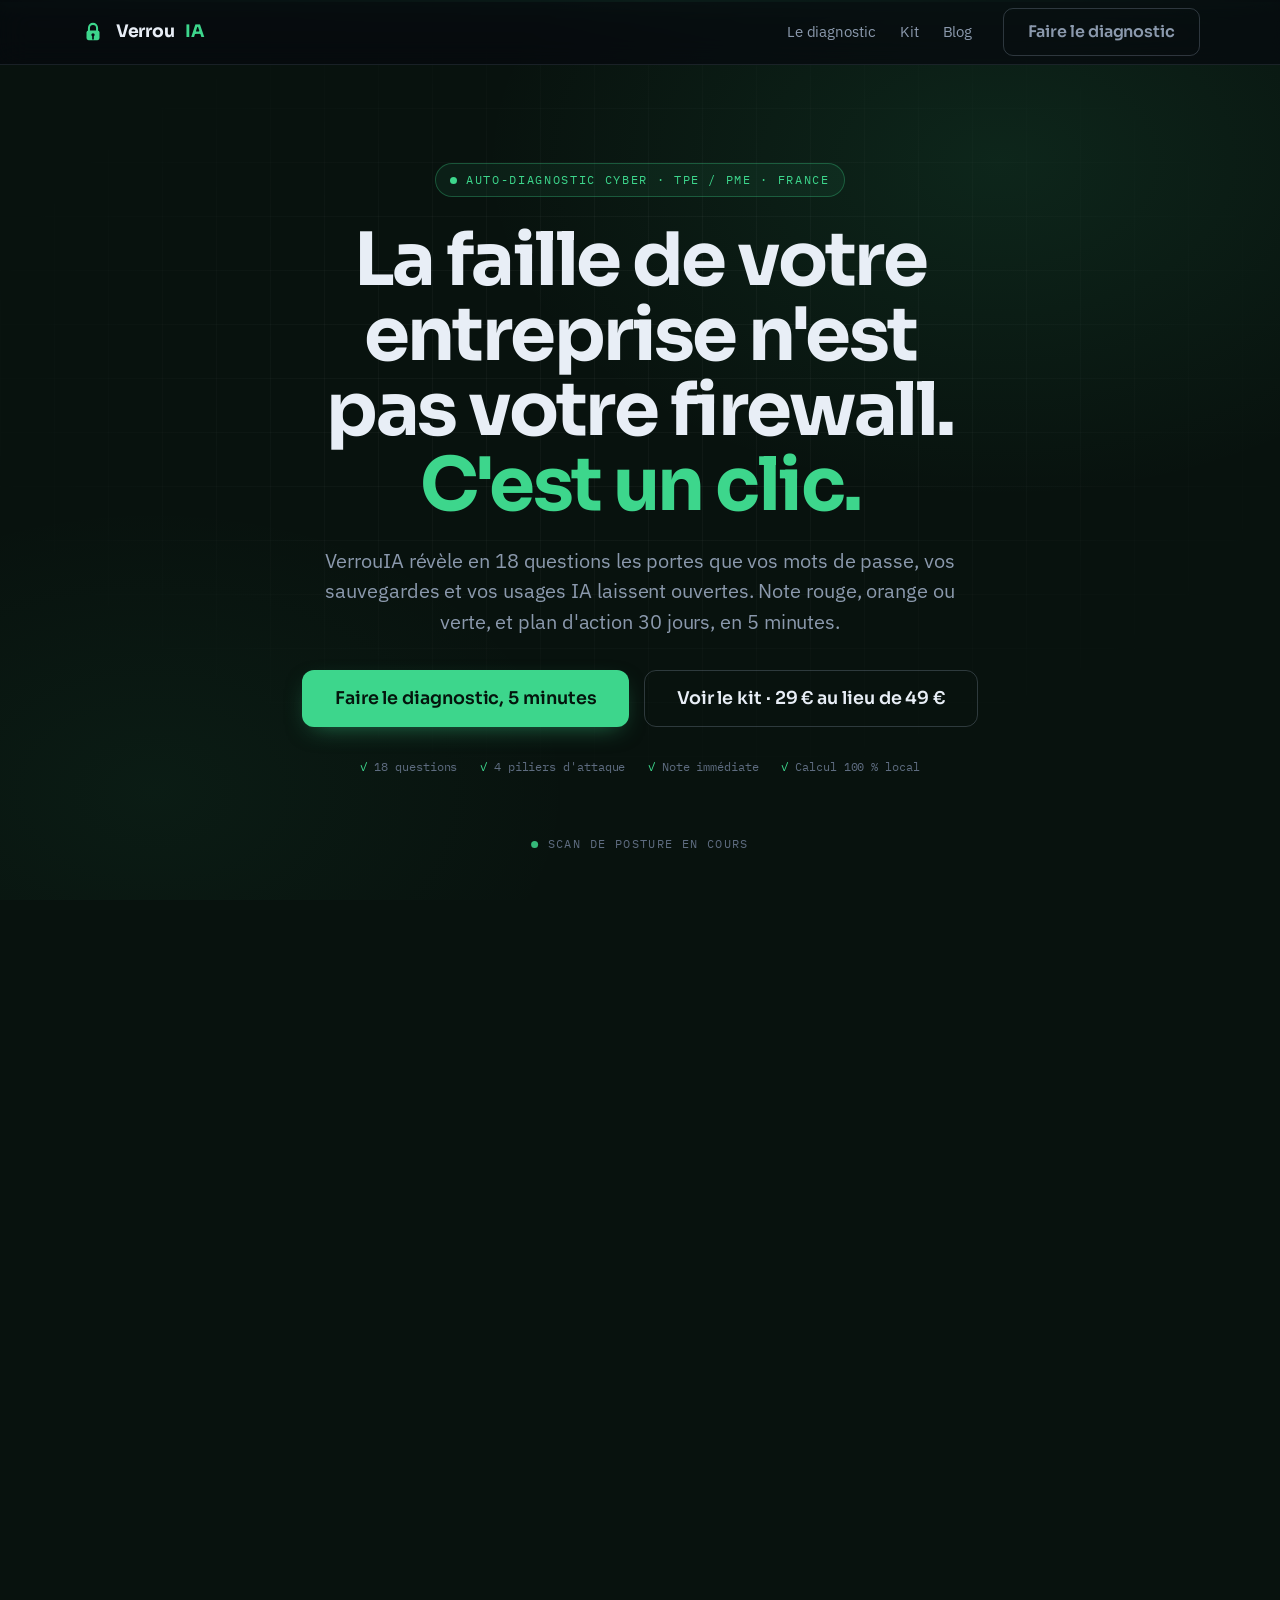
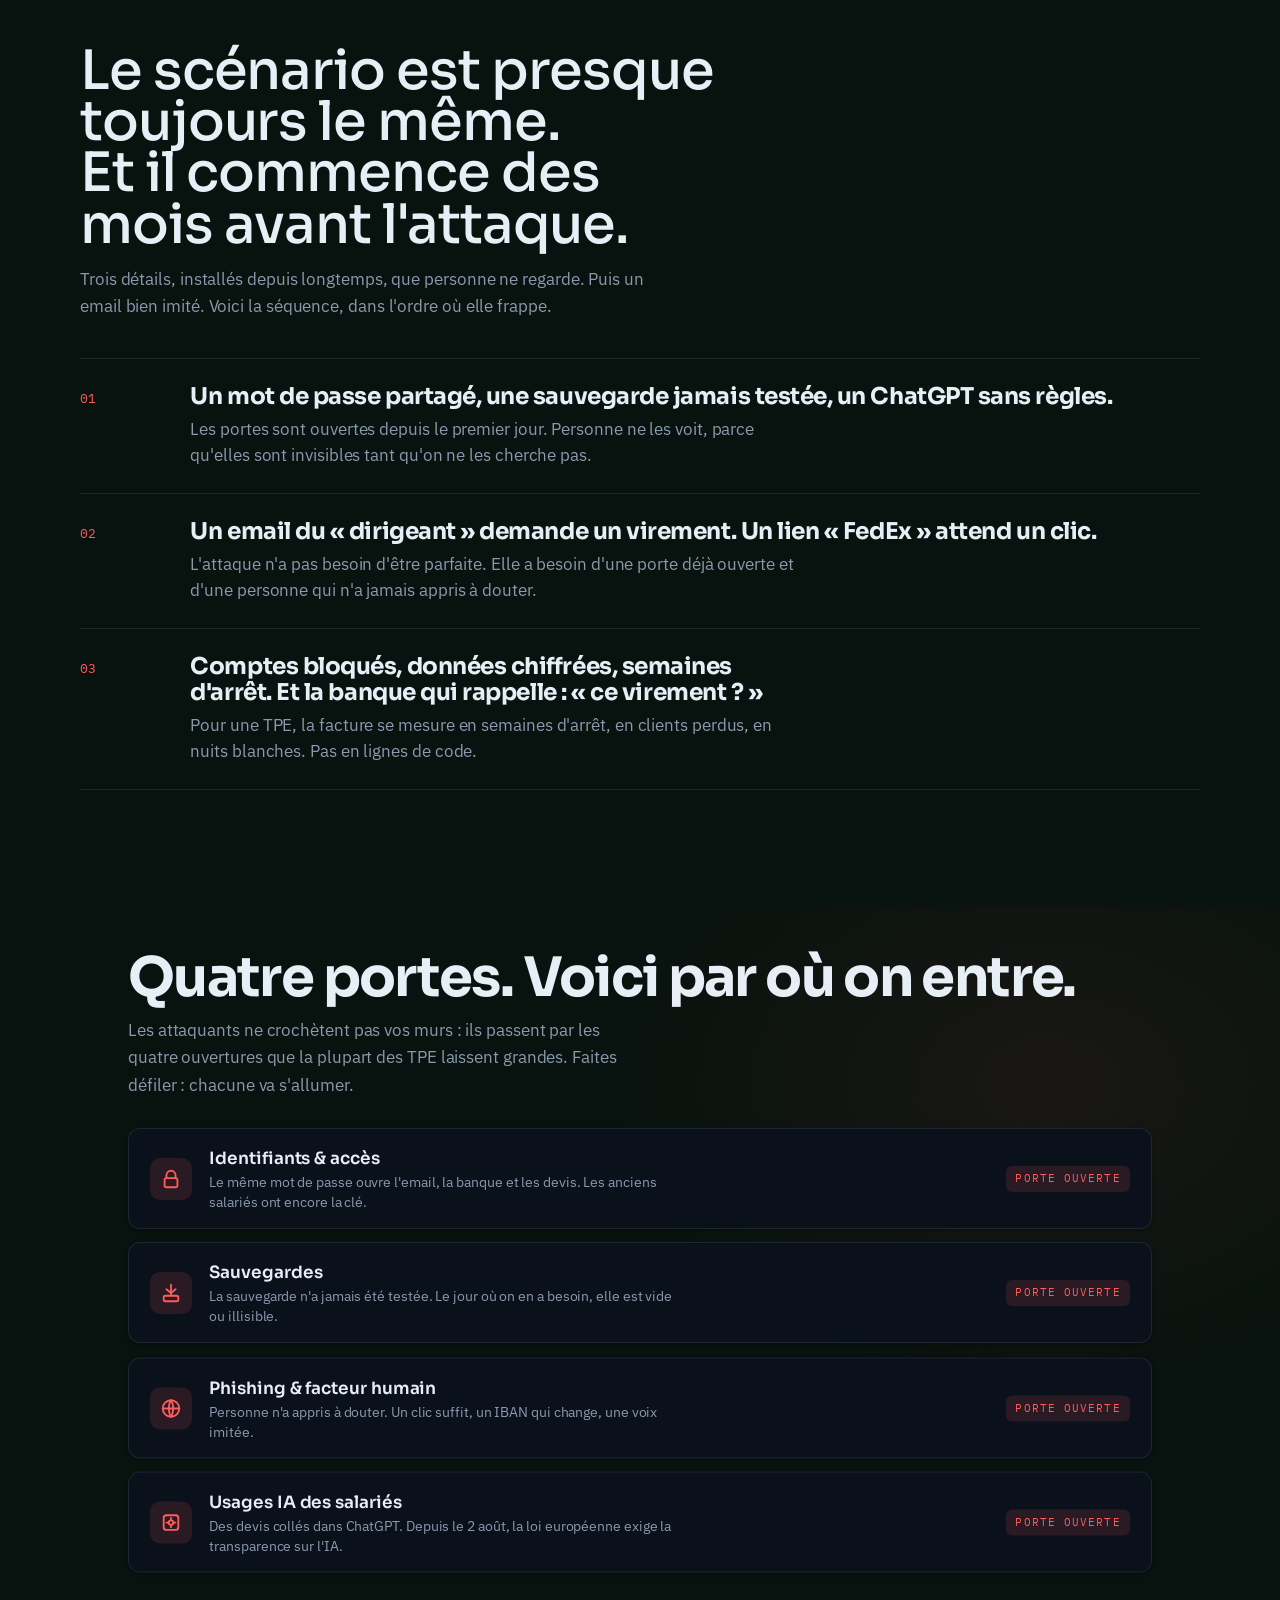
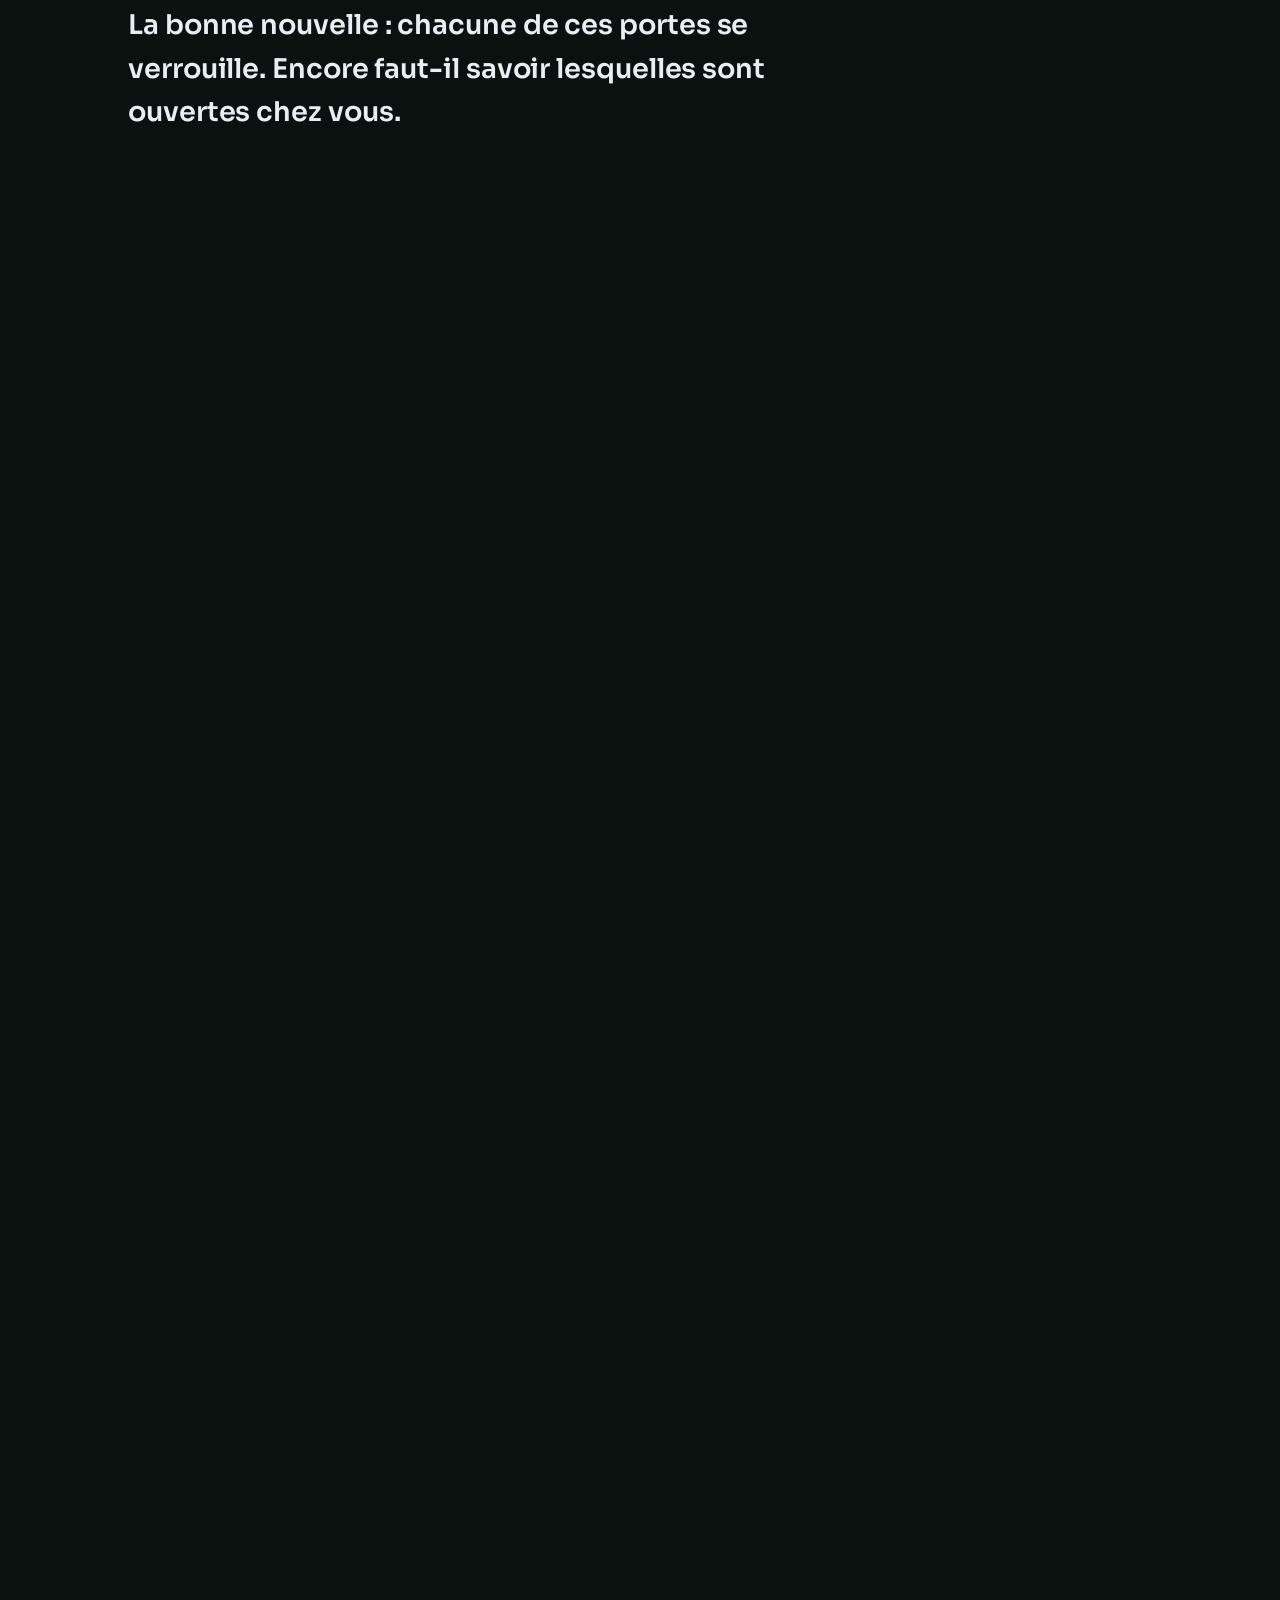
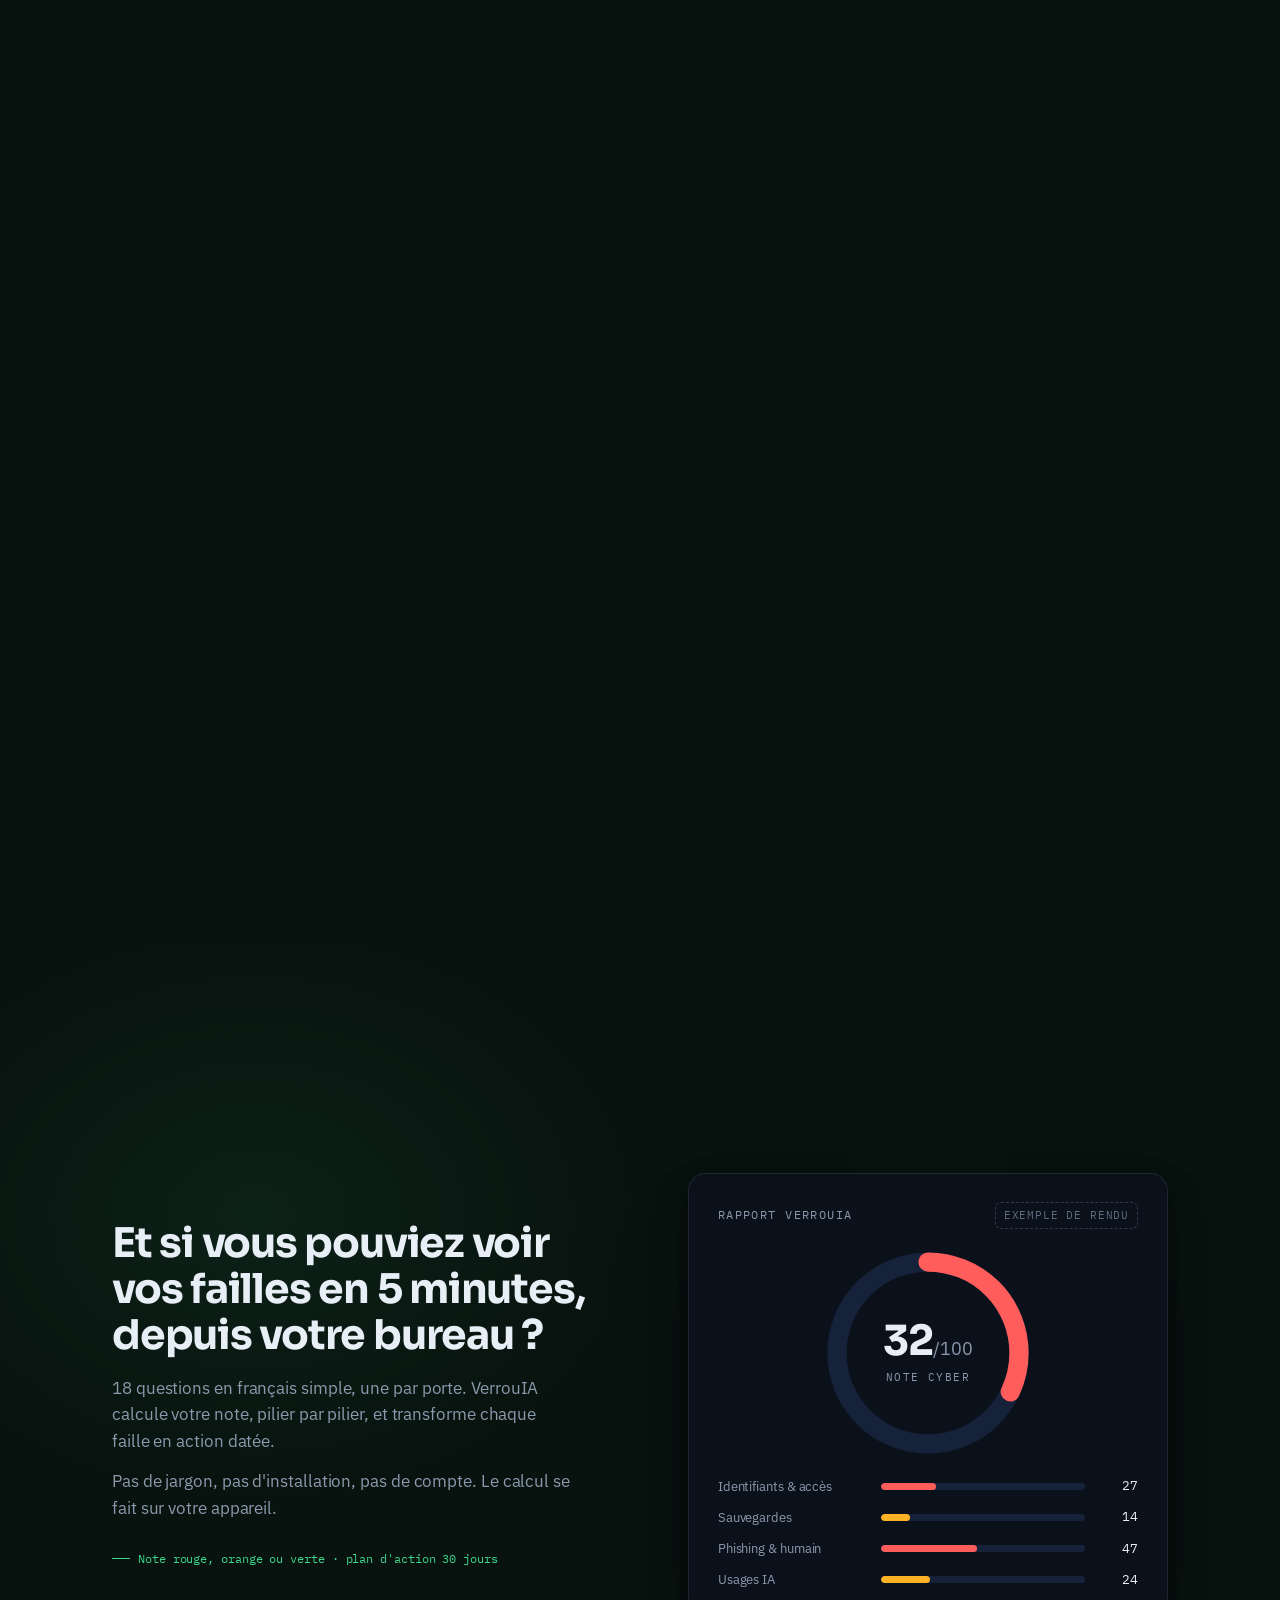
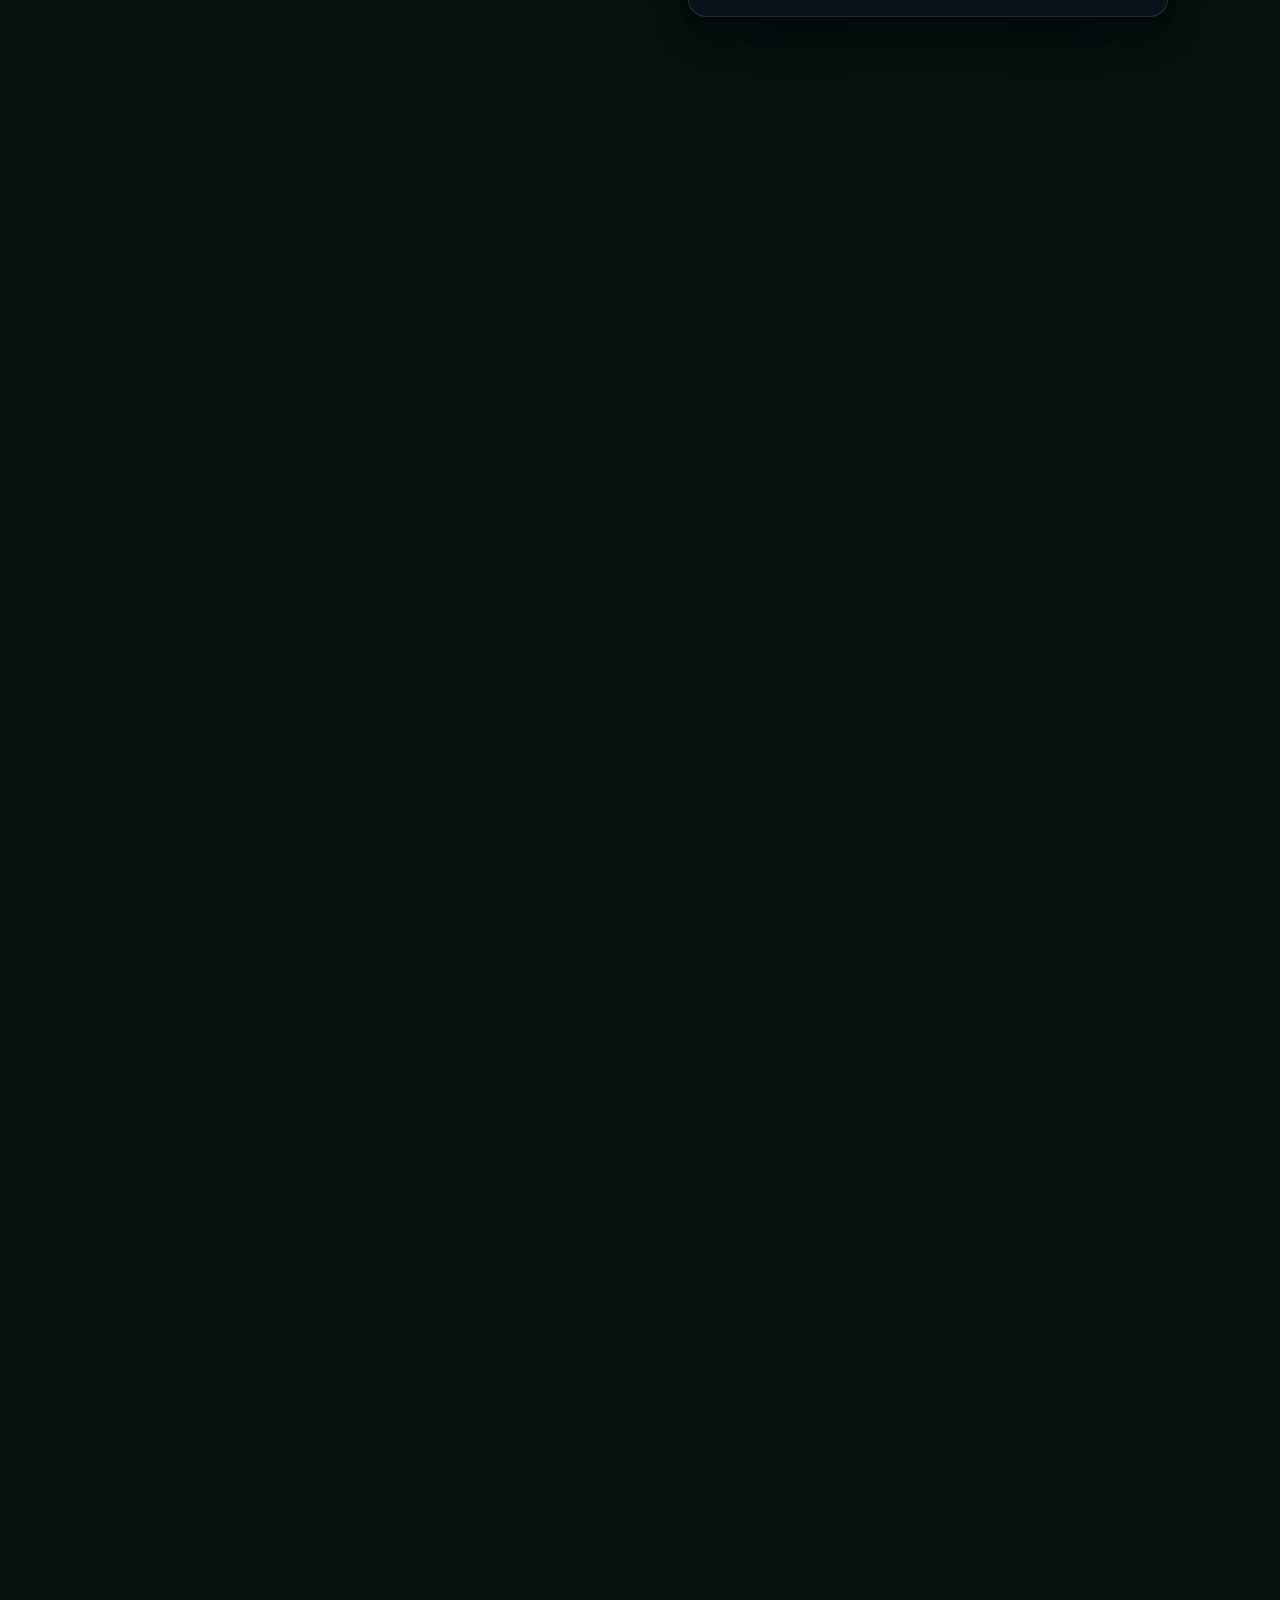
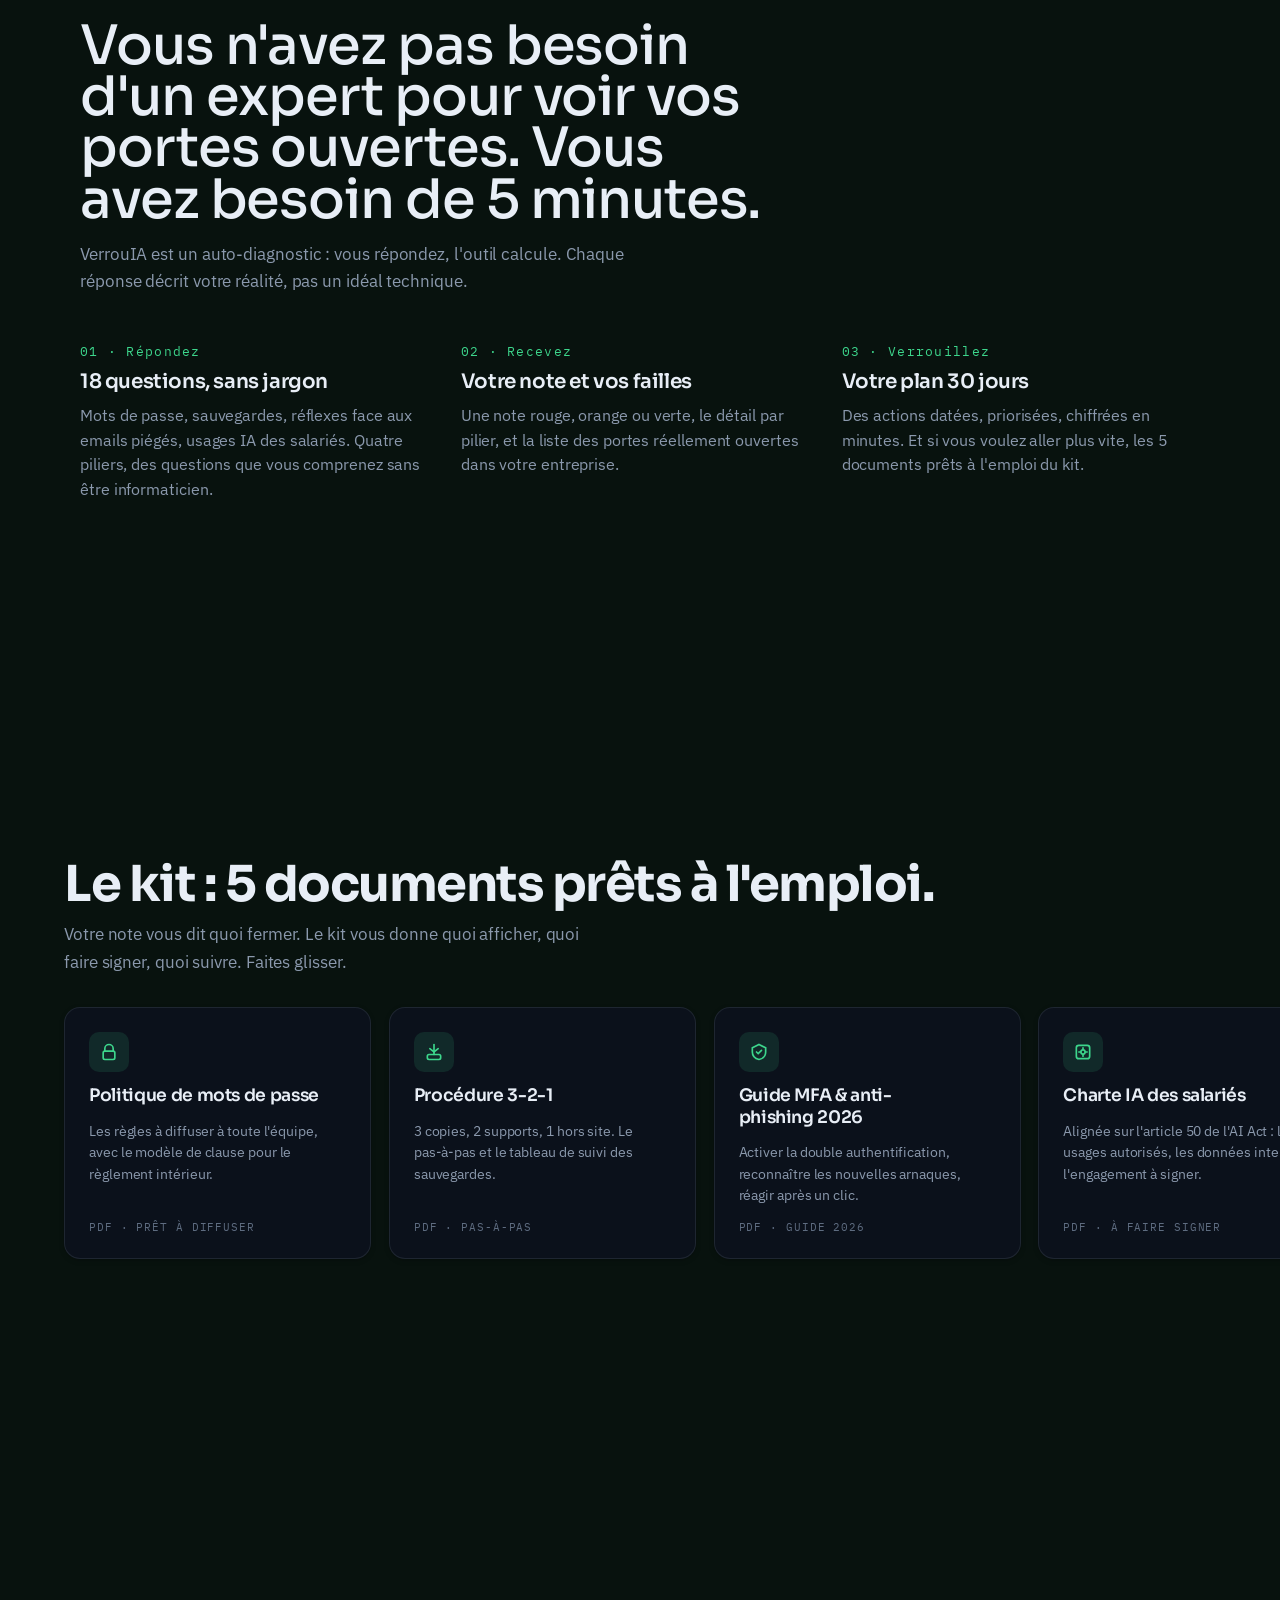
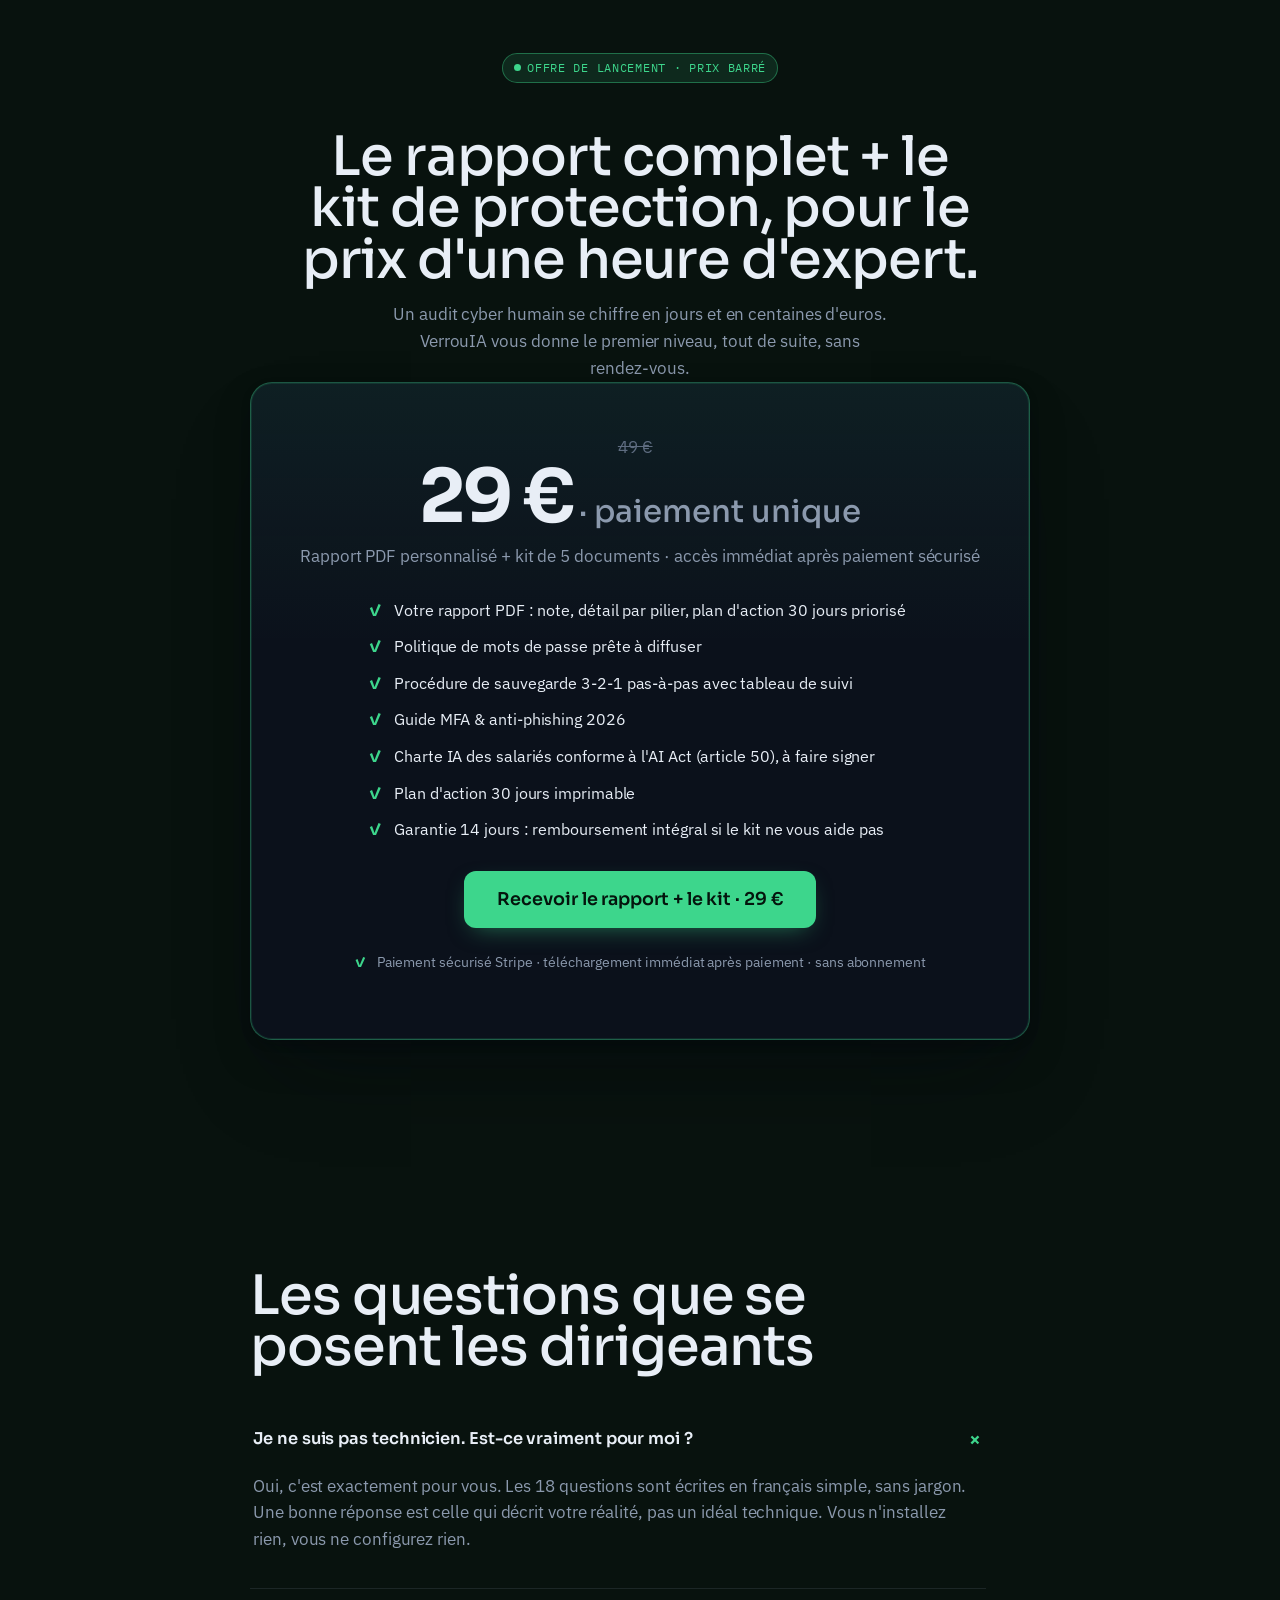
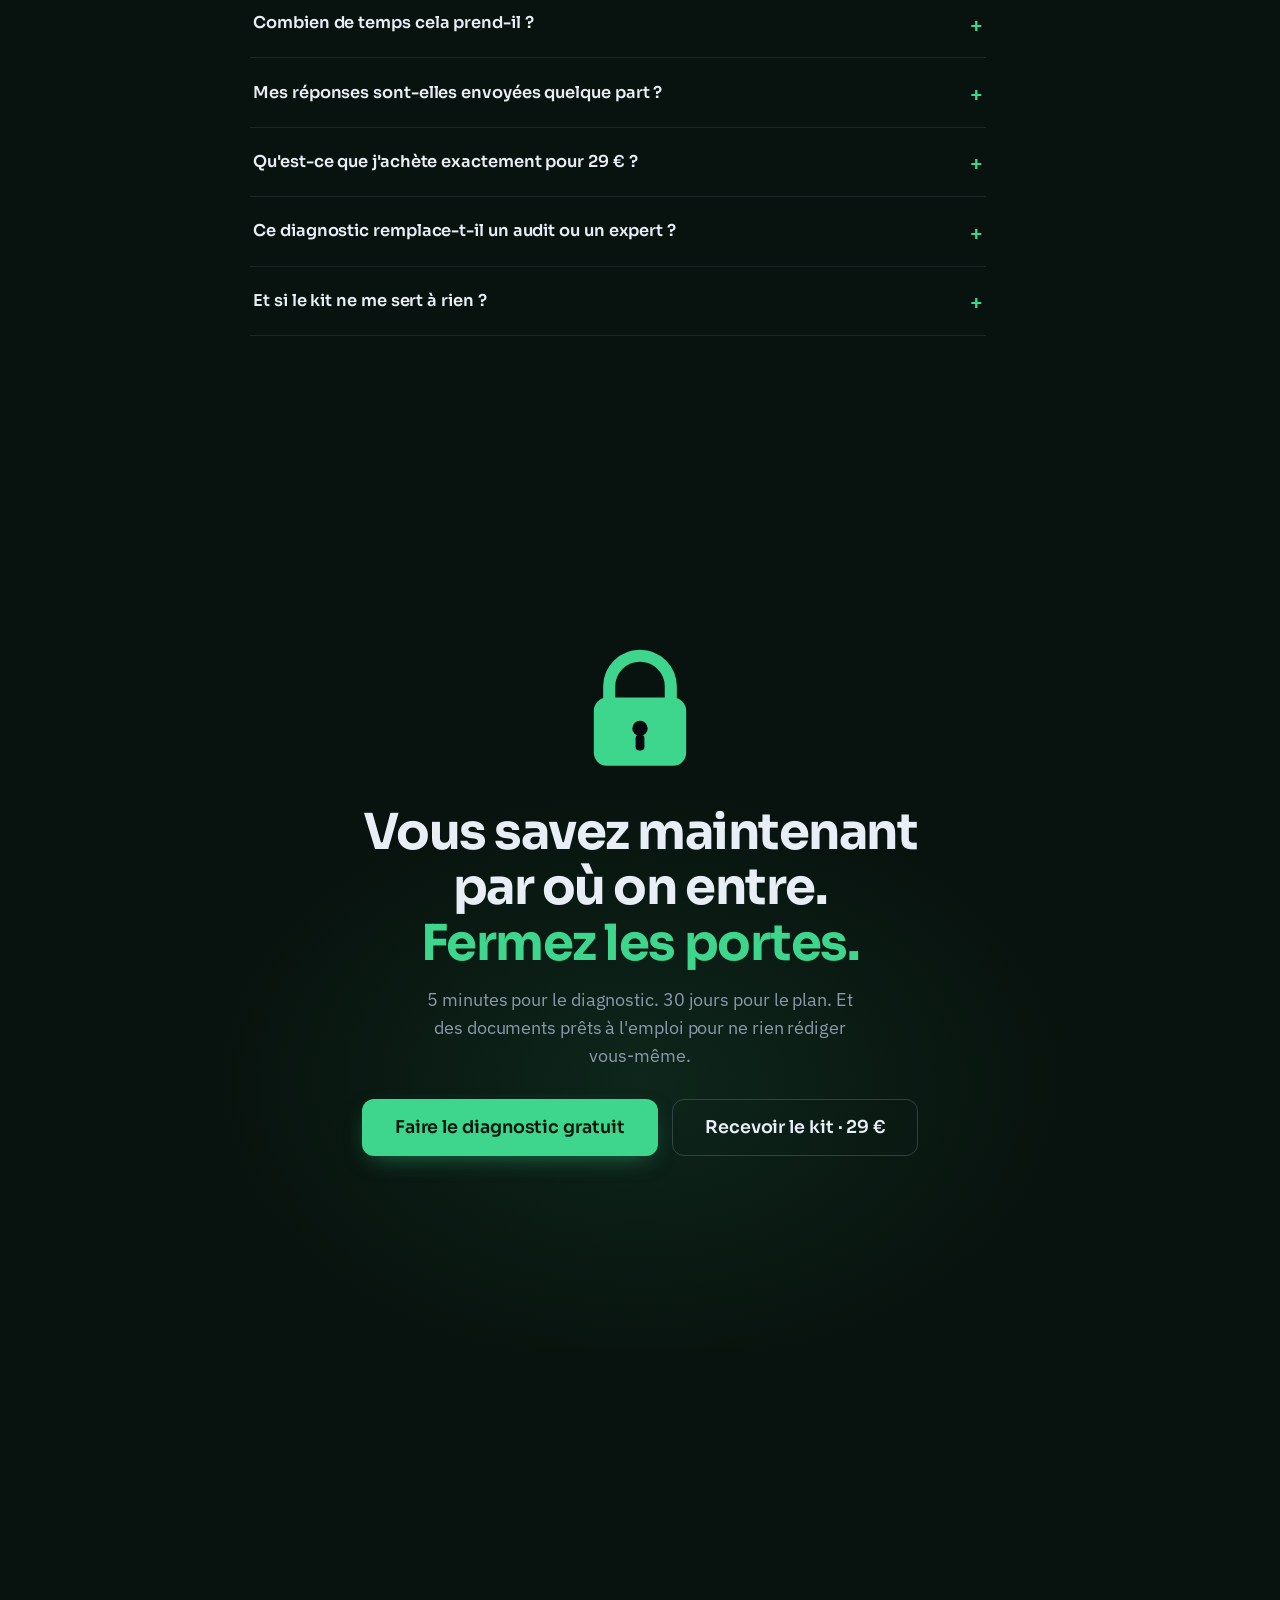
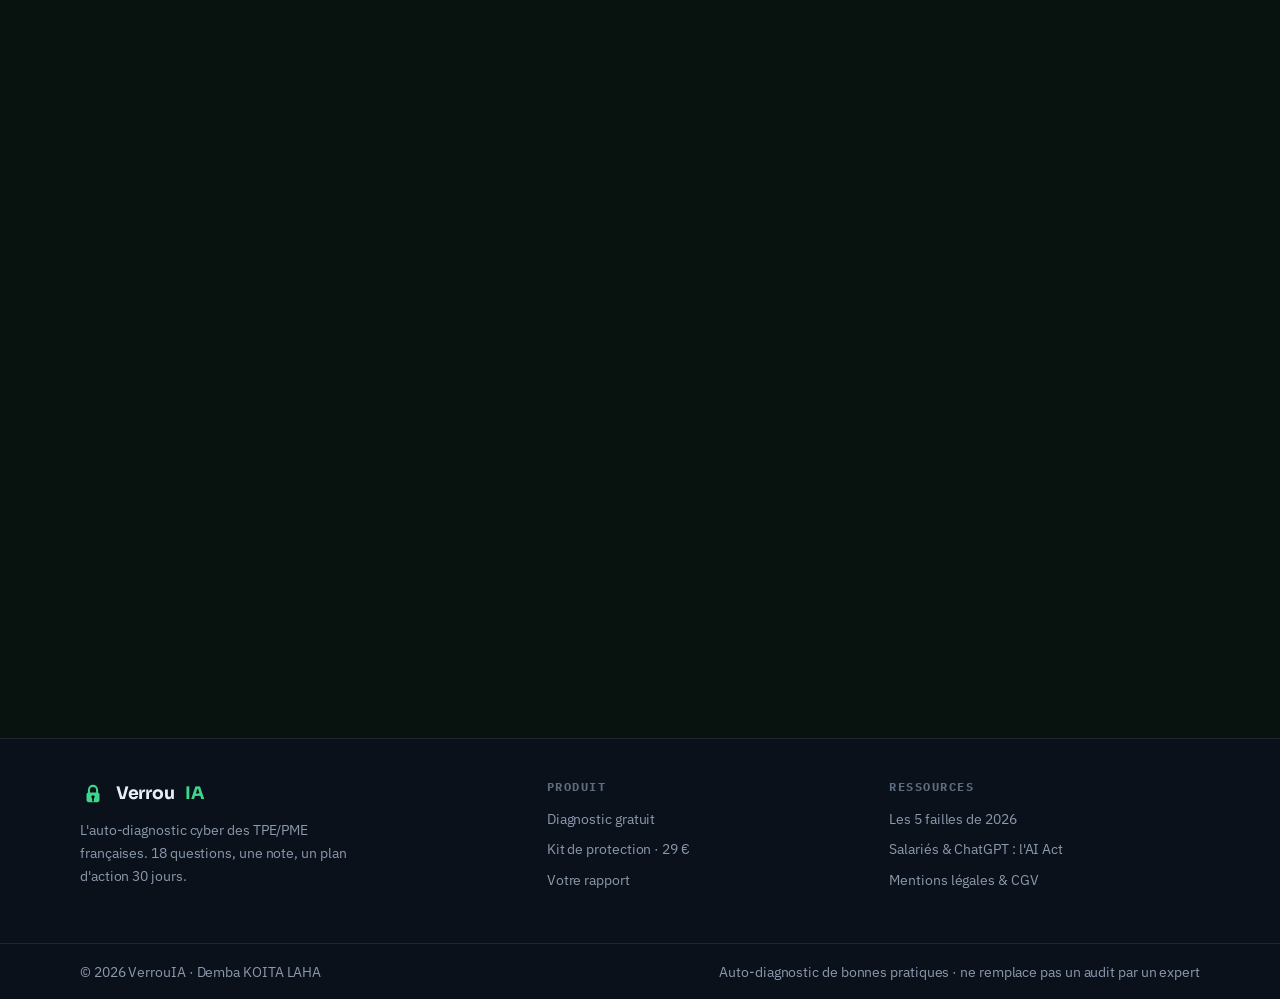
==== index.html @ 3387c0da "VerrouIA : auto-diagnostic cyber TPE/PME — landing ScrollCraft + diagnostic 18 questions + rapport P" ====
<!DOCTYPE html>
<html lang="fr">
<head>
<meta charset="utf-8">
<meta name="viewport" content="width=device-width, initial-scale=1">
<title>VerrouIA — Auto-diagnostic cyber des TPE/PME en 18 questions</title>
<meta name="description" content="La faille de votre entreprise n'est pas votre firewall : c'est un clic. VerrouIA révèle en 18 questions les portes que vos mots de passe, vos sauvegardes et vos usages IA laissent ouvertes. Note 🔴🟠🟢 et plan d'action 30 jours. Kit complet : 29 € au lieu de 49 €.">
<link rel="canonical" href="https://dembis91-940.github.io/verrouia/">
<meta property="og:title" content="VerrouIA — Auto-diagnostic cyber des TPE/PME">
<meta property="og:description" content="18 questions, 5 minutes, une note 🔴🟠🟢 et un plan d'action 30 jours pour verrouiller votre entreprise. 29 € au lieu de 49 €.">
<meta property="og:type" content="website">
<meta property="og:url" content="https://dembis91-940.github.io/verrouia/">
<meta property="og:image" content="https://dembis91-940.github.io/verrouia/assets/og-verrouia.png">
<link rel="icon" href="data:image/svg+xml,%3Csvg xmlns='http://www.w3.org/2000/svg' viewBox='0 0 64 64'%3E%3Crect width='64' height='64' rx='14' fill='%23060A11'/%3E%3Cpath d='M22 28v-6a10 10 0 0 1 20 0v6' fill='none' stroke='%233DD68C' stroke-width='5' stroke-linecap='round'/%3E%3Crect x='16' y='28' width='32' height='24' rx='5' fill='%233DD68C'/%3E%3Ccircle cx='32' cy='39' r='4' fill='%23060A11'/%3E%3Cpath d='M32 43v6' stroke='%23060A11' stroke-width='4' stroke-linecap='round'/%3E%3C/svg%3E">
<link rel="preconnect" href="https://fonts.googleapis.com">
<link rel="preconnect" href="https://fonts.gstatic.com" crossorigin>
<link href="https://fonts.googleapis.com/css2?family=Sora:wght@400;600;700&family=IBM+Plex+Sans:wght@400;500;600&family=IBM+Plex+Mono:wght@400;500&display=swap" rel="stylesheet">
<link rel="stylesheet" href="css/scrollcraft.css">
<link rel="stylesheet" href="css/verrouia.css">
<link rel="stylesheet" href="css/landing.css">
<script defer src="https://cloud.umami.is/script.js" data-website-id="e5abcaa5-b313-4845-a812-2038dceffb6d"></script>
<script type="application/ld+json">
{
  "@context": "https://schema.org",
  "@type": "Product",
  "name": "VerrouIA — Rapport complet + Kit de protection cyber",
  "description": "Auto-diagnostic cyber des TPE/PME françaises : 18 questions en 4 piliers (identifiants & accès, sauvegardes, phishing & humain, usages IA des salariés), note 🔴🟠🟢, plan d'action priorisé 30 jours et kit de 5 documents prêts à l'emploi (politique de mots de passe, procédure 3-2-1, guide MFA & anti-phishing 2026, charte IA alignée AI Act article 50, plan imprimable).",
  "brand": { "@type": "Brand", "name": "VerrouIA" },
  "offers": {
    "@type": "Offer",
    "price": "29",
    "priceCurrency": "EUR",
    "availability": "https://schema.org/InStock",
    "url": "https://buy.stripe.com/eVqeVfgDs821bHvcCofrW0j",
    "priceValidUntil": "2026-12-31"
  }
}
</script>
</head>
<body>

<!-- Navigation -->
<header class="vr-nav">
  <div class="wrap vr-nav__in">
    <a class="brand" href="index.html" aria-label="VerrouIA, accueil">
      <svg viewBox="0 0 64 64" aria-hidden="true"><path d="M22 28v-6a10 10 0 0 1 20 0v6" fill="none" stroke="#3DD68C" stroke-width="5" stroke-linecap="round"/><rect x="16" y="28" width="32" height="24" rx="5" fill="#3DD68C"/><circle cx="32" cy="39" r="4" fill="#060A11"/><path d="M32 43v6" stroke="#060A11" stroke-width="4" stroke-linecap="round"/></svg>
      Verrou<span class="brand-ia">IA</span>
    </a>
    <nav class="vr-nav__links" aria-label="Navigation principale">
      <a href="diagnostic.html">Le diagnostic</a>
      <a href="kit.html" class="l-hide">Kit</a>
      <a href="blog/failes-pme-2026.html" class="l-hide">Blog</a>
      <a class="btn btn-ghost vr-nav__cta" href="diagnostic.html">Faire le diagnostic</a>
    </nav>
  </div>
</header>

<main>

  <!-- ACT 1 — HERO : la faille humaine. Pin + scanline pilotée par --sc-p. -->
  <section data-sc-act="pin" data-sc-span="1.7" data-sc-drift="#06090F" aria-label="Introduction">
    <div data-sc-stage class="vr-hero">
      <div class="vr-hero__grid" aria-hidden="true"></div>
      <div class="vr-scanline" aria-hidden="true"></div>
      <div class="vr-hero__inner">
        <p class="vr-hero__kicker"><span class="pulse"></span>Auto-diagnostic cyber · TPE / PME · France</p>
        <h1>La faille de votre entreprise n'est pas votre firewall. <em>C'est un clic.</em></h1>
        <p class="lead">VerrouIA révèle en 18 questions les portes que vos mots de passe, vos sauvegardes et vos usages IA laissent ouvertes. Note rouge, orange ou verte, et plan d'action 30 jours, en 5 minutes.</p>
        <div class="vr-hero__ctas">
          <a class="btn btn-pri btn-lg" href="diagnostic.html">Faire le diagnostic, 5 minutes</a>
          <a class="btn btn-ghost btn-lg" href="#offre">Voir le kit · 29 € au lieu de 49 €</a>
        </div>
        <div class="vr-hero__meta">
          <span>18 questions</span><span>4 piliers d'attaque</span><span>Note immédiate</span><span>Calcul 100 % local</span>
        </div>
      </div>
      <p class="vr-hero__status">Scan de posture en cours</p>
    </div>
  </section>

  <!-- MENACE : le scénario, en clair. -->
  <section class="vr-threat sc-section" aria-label="Le scénario d'attaque">
    <div class="wrap">
      <div class="sc-stack" data-sc-in>
        <h2 class="sc-display sc-display--md" style="max-width:20ch">Le scénario est presque toujours le même. Et il commence des mois avant l'attaque.</h2>
        <p class="sc-body" style="font-size:1.05rem;max-width:60ch">Trois détails, installés depuis longtemps, que personne ne regarde. Puis un email bien imité. Voici la séquence, dans l'ordre où elle frappe.</p>
      </div>
      <div class="vr-threat__rail" data-sc-in data-sc-stagger="90">
        <div class="vr-threat__row">
          <div class="vr-threat__num">01</div>
          <div>
            <h3>Un mot de passe partagé, une sauvegarde jamais testée, un ChatGPT sans règles.</h3>
            <p>Les portes sont ouvertes depuis le premier jour. Personne ne les voit, parce qu'elles sont invisibles tant qu'on ne les cherche pas.</p>
          </div>
        </div>
        <div class="vr-threat__row">
          <div class="vr-threat__num">02</div>
          <div>
            <h3>Un email du « dirigeant » demande un virement. Un lien « FedEx » attend un clic.</h3>
            <p>L'attaque n'a pas besoin d'être parfaite. Elle a besoin d'une porte déjà ouverte et d'une personne qui n'a jamais appris à douter.</p>
          </div>
        </div>
        <div class="vr-threat__row">
          <div class="vr-threat__num">03</div>
          <div>
            <h3>Comptes bloqués, données chiffrées, semaines d'arrêt. Et la banque qui rappelle : « ce virement ? »</h3>
            <p>Pour une TPE, la facture se mesure en semaines d'arrêt, en clients perdus, en nuits blanches. Pas en lignes de code.</p>
          </div>
        </div>
      </div>
    </div>
  </section>

  <!-- ACT 2 — LES 4 PILIERS : le scroll révèle les portes (peak, plus long acte). -->
  <section data-sc-act="pin" data-sc-span="3.6" data-sc-drift="#080C16" aria-label="Les quatre piliers d'attaque">
    <div data-sc-stage class="vr-pil">
      <div class="vr-pil__box">
        <div class="vr-pil__head">
          <h2>Quatre portes. Voici par où on entre.</h2>
          <p>Les attaquants ne crochètent pas vos murs : ils passent par les quatre ouvertures que la plupart des TPE laissent grandes. Faites défiler : chacune va s'allumer.</p>
        </div>
        <div class="vr-pil__list">
          <div class="vr-pil__item" data-sc-cue="0.05 1">
            <span class="vr-pil__icon"><svg viewBox="0 0 24 24" fill="none" stroke="#FF5C5C" stroke-width="2" stroke-linecap="round"><path d="M7 11V8a5 5 0 0 1 10 0v3"/><rect x="5" y="11" width="14" height="10" rx="2"/></svg></span>
            <div><strong>Identifiants &amp; accès</strong><small>Le même mot de passe ouvre l'email, la banque et les devis. Les anciens salariés ont encore la clé.</small></div>
            <span class="vr-pil__state">Porte ouverte</span>
          </div>
          <div class="vr-pil__item" data-sc-cue="0.17 1">
            <span class="vr-pil__icon"><svg viewBox="0 0 24 24" fill="none" stroke="#FF5C5C" stroke-width="2" stroke-linecap="round"><path d="M12 3v12"/><path d="M7 8l5 4 5-4"/><rect x="4" y="15" width="16" height="6" rx="2"/></svg></span>
            <div><strong>Sauvegardes</strong><small>La sauvegarde n'a jamais été testée. Le jour où on en a besoin, elle est vide ou illisible.</small></div>
            <span class="vr-pil__state">Porte ouverte</span>
          </div>
          <div class="vr-pil__item" data-sc-cue="0.29 1">
            <span class="vr-pil__icon"><svg viewBox="0 0 24 24" fill="none" stroke="#FF5C5C" stroke-width="2" stroke-linecap="round"><circle cx="12" cy="12" r="9"/><path d="M3 12h18M12 3c3 3.5 3 14 0 18M12 3c-3 3.5-3 14 0 18"/></svg></span>
            <div><strong>Phishing &amp; facteur humain</strong><small>Personne n'a appris à douter. Un clic suffit, un IBAN qui change, une voix imitée.</small></div>
            <span class="vr-pil__state">Porte ouverte</span>
          </div>
          <div class="vr-pil__item" data-sc-cue="0.41 1">
            <span class="vr-pil__icon"><svg viewBox="0 0 24 24" fill="none" stroke="#FF5C5C" stroke-width="2" stroke-linecap="round"><rect x="4" y="4" width="16" height="16" rx="3"/><circle cx="12" cy="12" r="2.5"/><path d="M12 9V7M12 17v-2M9 12H7M17 12h-2"/></svg></span>
            <div><strong>Usages IA des salariés</strong><small>Des devis collés dans ChatGPT. Depuis le 2 août, la loi européenne exige la transparence sur l'IA.</small></div>
            <span class="vr-pil__state">Porte ouverte</span>
          </div>
        </div>
        <p class="vr-pil__turn" data-sc-cue="0.62 1">La bonne nouvelle : chacune de ces portes se verrouille. Encore faut-il savoir lesquelles sont ouvertes chez vous.</p>
      </div>
    </div>
  </section>

  <!-- ACT 3 — LA NOTE : la jauge se remplit sous la main. -->
  <section data-sc-act="pin" data-sc-span="2.4" data-sc-drift="#06090F" aria-label="Exemple de note obtenue">
    <div data-sc-stage class="vr-note">
      <div class="vr-note__box">
        <div class="vr-note__copy">
          <h2>Et si vous pouviez voir vos failles en 5 minutes, depuis votre bureau ?</h2>
          <p>18 questions en français simple, une par porte. VerrouIA calcule votre note, pilier par pilier, et transforme chaque faille en action datée.</p>
          <p>Pas de jargon, pas d'installation, pas de compte. Le calcul se fait sur votre appareil.</p>
          <span class="stamp">Note rouge, orange ou verte · plan d'action 30 jours</span>
        </div>
        <div class="vr-report">
          <div class="vr-report__top">
            <span class="vr-report__title">Rapport VerrouIA</span>
            <span class="vr-report__badge">Exemple de rendu</span>
          </div>
          <div class="vr-gauge" role="img" aria-label="Exemple : note globale 32 sur 100">
            <svg viewBox="0 0 120 120">
              <circle class="track" cx="60" cy="60" r="52" fill="none" stroke-width="11"></circle>
              <circle class="fill" id="noteGauge" cx="60" cy="60" r="52" fill="none" stroke-width="11" stroke-dasharray="326.7" stroke-dashoffset="326.7"></circle>
            </svg>
            <div class="vr-gauge__center"><div><span class="vr-gauge__num" id="noteNum">0</span><span style="font-size:1.1rem;color:var(--vr-ink-soft)">/100</span></div><div class="vr-gauge__lbl">Note cyber</div></div>
          </div>
          <div class="vr-report__bars">
            <div class="vr-report__bar"><span class="nm">Identifiants &amp; accès</span><span class="bd"><span id="barA"></span></span><span class="vl" id="valA">0</span></div>
            <div class="vr-report__bar"><span class="nm">Sauvegardes</span><span class="bd"><span id="barB"></span></span><span class="vl" id="valB">0</span></div>
            <div class="vr-report__bar"><span class="nm">Phishing &amp; humain</span><span class="bd"><span id="barC"></span></span><span class="vl" id="valC">0</span></div>
            <div class="vr-report__bar"><span class="nm">Usages IA</span><span class="bd"><span id="barD"></span></span><span class="vl" id="valD">0</span></div>
          </div>
        </div>
      </div>
    </div>
  </section>

  <!-- SOLUTION : comment ça marche. -->
  <section class="sc-section" aria-label="Comment ça marche">
    <div class="wrap">
      <div class="sc-stack" data-sc-in>
        <h2 class="sc-display sc-display--md" style="max-width:18ch">Vous n'avez pas besoin d'un expert pour voir vos portes ouvertes. Vous avez besoin de 5 minutes.</h2>
        <p class="sc-body" style="font-size:1.05rem;max-width:56ch">VerrouIA est un auto-diagnostic : vous répondez, l'outil calcule. Chaque réponse décrit votre réalité, pas un idéal technique.</p>
      </div>
      <div class="vr-steps" data-sc-in data-sc-stagger="100">
        <div class="vr-step">
          <div class="vr-step__num">01 · Répondez</div>
          <h3>18 questions, sans jargon</h3>
          <p>Mots de passe, sauvegardes, réflexes face aux emails piégés, usages IA des salariés. Quatre piliers, des questions que vous comprenez sans être informaticien.</p>
        </div>
        <div class="vr-step">
          <div class="vr-step__num">02 · Recevez</div>
          <h3>Votre note et vos failles</h3>
          <p>Une note rouge, orange ou verte, le détail par pilier, et la liste des portes réellement ouvertes dans votre entreprise.</p>
        </div>
        <div class="vr-step">
          <div class="vr-step__num">03 · Verrouillez</div>
          <h3>Votre plan 30 jours</h3>
          <p>Des actions datées, priorisées, chiffrées en minutes. Et si vous voulez aller plus vite, les 5 documents prêts à l'emploi du kit.</p>
        </div>
      </div>
    </div>
  </section>

  <!-- ACT 4 — LE KIT : rail latéral des 5 documents. -->
  <section data-sc-act="pan" data-sc-span="2.8" data-sc-drift="#080C16" aria-label="Les cinq documents du kit">
    <div data-sc-stage class="vr-kit">
      <div class="vr-kit__head">
        <h2>Le kit : 5 documents prêts à l'emploi.</h2>
        <p>Votre note vous dit quoi fermer. Le kit vous donne quoi afficher, quoi faire signer, quoi suivre. Faites glisser.</p>
      </div>
      <div class="vr-kit__rail" data-sc-pan="0.06">
        <article class="vr-doc">
          <span class="ico"><svg viewBox="0 0 24 24" fill="none" stroke="#3DD68C" stroke-width="2" stroke-linecap="round"><path d="M7 11V8a5 5 0 0 1 10 0v3"/><rect x="5" y="11" width="14" height="10" rx="2"/></svg></span>
          <h3>Politique de mots de passe</h3>
          <p>Les règles à diffuser à toute l'équipe, avec le modèle de clause pour le règlement intérieur.</p>
          <span class="fmt">PDF · prêt à diffuser</span>
        </article>
        <article class="vr-doc">
          <span class="ico"><svg viewBox="0 0 24 24" fill="none" stroke="#3DD68C" stroke-width="2" stroke-linecap="round"><path d="M12 3v12"/><path d="M7 8l5 4 5-4"/><rect x="4" y="15" width="16" height="6" rx="2"/></svg></span>
          <h3>Procédure 3-2-1</h3>
          <p>3 copies, 2 supports, 1 hors site. Le pas-à-pas et le tableau de suivi des sauvegardes.</p>
          <span class="fmt">PDF · pas-à-pas</span>
        </article>
        <article class="vr-doc">
          <span class="ico"><svg viewBox="0 0 24 24" fill="none" stroke="#3DD68C" stroke-width="2" stroke-linecap="round"><path d="M12 3l8 4v5c0 5-3.5 8-8 9-4.5-1-8-4-8-9V7z"/><path d="M9 12l2 2 4-4"/></svg></span>
          <h3>Guide MFA &amp; anti-phishing 2026</h3>
          <p>Activer la double authentification, reconnaître les nouvelles arnaques, réagir après un clic.</p>
          <span class="fmt">PDF · guide 2026</span>
        </article>
        <article class="vr-doc">
          <span class="ico"><svg viewBox="0 0 24 24" fill="none" stroke="#3DD68C" stroke-width="2" stroke-linecap="round"><rect x="4" y="4" width="16" height="16" rx="3"/><circle cx="12" cy="12" r="2.5"/><path d="M12 9V7M12 17v-2M9 12H7M17 12h-2"/></svg></span>
          <h3>Charte IA des salariés</h3>
          <p>Alignée sur l'article 50 de l'AI Act : les usages autorisés, les données interdites, l'engagement à signer.</p>
          <span class="fmt">PDF · à faire signer</span>
        </article>
        <article class="vr-doc">
          <span class="ico"><svg viewBox="0 0 24 24" fill="none" stroke="#3DD68C" stroke-width="2" stroke-linecap="round"><path d="M8 6h13M8 12h13M8 18h13"/><path d="M3 6h.01M3 12h.01M3 18h.01"/></svg></span>
          <h3>Plan d'action 30 jours</h3>
          <p>La version imprimable de votre plan : chaque action, chaque semaine, chaque responsable.</p>
          <span class="fmt">PDF · imprimable</span>
        </article>
        <article class="vr-doc vr-doc--end">
          <a href="kit.html">Voir le détail du kit →</a>
        </article>
      </div>
    </div>
  </section>

  <!-- OFFRE : prix réel, un seul CTA d'achat. -->
  <section class="sc-section" id="offre" aria-label="Offre et prix">
    <div class="wrap-narrow">
      <div class="sc-stack" data-sc-in style="text-align:center">
        <span class="badge badge-ok" style="margin-inline:auto"><span class="dot"></span>Offre de lancement · prix barré</span>
        <h2 class="sc-display sc-display--md" style="max-width:22ch;margin-inline:auto">Le rapport complet + le kit de protection, pour le prix d'une heure d'expert.</h2>
        <p class="sc-body" style="margin-inline:auto;max-width:54ch;font-size:1.06rem">Un audit cyber humain se chiffre en jours et en centaines d'euros. VerrouIA vous donne le premier niveau, tout de suite, sans rendez-vous.</p>
      </div>
      <div class="vr-price" data-sc-in>
        <div>
          <span class="price-old">49 €</span>
          <div class="vr-price__now">29 €<small> · paiement unique</small></div>
          <p class="vr-price__note">Rapport PDF personnalisé + kit de 5 documents · accès immédiat après paiement sécurisé</p>
        </div>
        <ul class="vr-price__list">
          <li>Votre rapport PDF : note, détail par pilier, plan d'action 30 jours priorisé</li>
          <li>Politique de mots de passe prête à diffuser</li>
          <li>Procédure de sauvegarde 3-2-1 pas-à-pas avec tableau de suivi</li>
          <li>Guide MFA &amp; anti-phishing 2026</li>
          <li>Charte IA des salariés conforme à l'AI Act (article 50), à faire signer</li>
          <li>Plan d'action 30 jours imprimable</li>
          <li>Garantie 14 jours : remboursement intégral si le kit ne vous aide pas</li>
        </ul>
        <a class="btn btn-pri btn-lg" href="https://buy.stripe.com/eVqeVfgDs821bHvcCofrW0j" rel="noopener">Recevoir le rapport + le kit · 29 €</a>
        <p class="vr-price__guarantee"><span style="color:var(--vr-accent);font-weight:700">✓</span><span>Paiement sécurisé Stripe · téléchargement immédiat après paiement · sans abonnement</span></p>
      </div>
    </div>
  </section>

  <!-- FAQ -->
  <section class="sc-section" aria-label="Questions fréquentes">
    <div class="wrap-narrow">
      <div class="sc-stack" data-sc-in>
        <h2 class="sc-display sc-display--md">Les questions que se posent les dirigeants</h2>
      </div>
      <div class="vr-faq" data-sc-in style="margin-top:2rem">
        <details class="faq-item" open>
          <summary class="faq-q">Je ne suis pas technicien. Est-ce vraiment pour moi ?</summary>
          <div class="faq-a"><p>Oui, c'est exactement pour vous. Les 18 questions sont écrites en français simple, sans jargon. Une bonne réponse est celle qui décrit votre réalité, pas un idéal technique. Vous n'installez rien, vous ne configurez rien.</p></div>
        </details>
        <details class="faq-item">
          <summary class="faq-q">Combien de temps cela prend-il ?</summary>
          <div class="faq-a"><p>5 minutes pour les questions. La note et le plan d'action sont calculés instantanément. Le plan est conçu pour tenir dans 30 jours, à raison de quelques dizaines de minutes par semaine.</p></div>
        </details>
        <details class="faq-item">
          <summary class="faq-q">Mes réponses sont-elles envoyées quelque part ?</summary>
          <div class="faq-a"><p>Non. Tout le calcul se fait dans votre navigateur. Vos réponses ne sont ni envoyées, ni stockées sur un serveur. Aucun compte n'est requis.</p></div>
        </details>
        <details class="faq-item">
          <summary class="faq-q">Qu'est-ce que j'achète exactement pour 29 € ?</summary>
          <div class="faq-a"><p>Votre rapport PDF personnalisé (note, détail par pilier, plan d'action 30 jours) et le kit de 5 documents prêts à l'emploi : politique de mots de passe, procédure 3-2-1, guide MFA &amp; anti-phishing 2026, charte IA conforme à l'AI Act (article 50) et plan d'action imprimable. Accès immédiat après paiement, sans abonnement.</p></div>
        </details>
        <details class="faq-item">
          <summary class="faq-q">Ce diagnostic remplace-t-il un audit ou un expert ?</summary>
          <div class="faq-a"><p>Non, et c'est important de le dire : VerrouIA est un auto-diagnostic de bonnes pratiques. Il révèle vos failles les plus probables et vous donne les premiers correctifs. Pour une certification (ISO 27001, Cyber Essentials) ou une conformité réglementaire, faites appel à un expert.</p></div>
        </details>
        <details class="faq-item">
          <summary class="faq-q">Et si le kit ne me sert à rien ?</summary>
          <div class="faq-a"><p>Vous êtes couvert par la garantie 14 jours : si vous estimez que le kit ne vous aide pas à verrouiller une seule faille, écrivez-nous et vous êtes remboursé intégralement, sans justification.</p></div>
        </details>
      </div>
    </div>
  </section>

  <!-- ACT 5 — CLOSE : le cadenas se ferme (signature VerrouIA). -->
  <section data-sc-act="pin" data-sc-span="2.0" data-sc-drift="#08120E" aria-label="Conclusion et appel à l'action">
    <div data-sc-stage class="vr-close">
      <div class="vr-close__in">
        <svg class="vr-lockbig" id="closeLock" viewBox="0 0 120 120" aria-hidden="true">
          <rect x="18" y="46" width="84" height="62" rx="12" id="lockBody"/>
          <path id="lockShackle" d="M32 50 V36 a28 28 0 0 1 56 0 V50" fill="none" stroke-width="11" stroke-linecap="round"/>
          <circle cx="60" cy="74" r="7" fill="#06090F"/>
          <rect x="56" y="80" width="8" height="14" rx="3" fill="#06090F"/>
        </svg>
        <h2>Vous savez maintenant par où on entre. <span style="color:var(--vr-accent)">Fermez les portes.</span></h2>
        <p>5 minutes pour le diagnostic. 30 jours pour le plan. Et des documents prêts à l'emploi pour ne rien rédiger vous-même.</p>
        <div class="vr-close__ctas">
          <a class="btn btn-pri btn-lg" href="diagnostic.html">Faire le diagnostic gratuit</a>
          <a class="btn btn-ghost btn-lg" href="https://buy.stripe.com/eVqeVfgDs821bHvcCofrW0j" rel="noopener">Recevoir le kit · 29 €</a>
        </div>
      </div>
    </div>
  </section>

</main>

<footer class="site-foot">
  <div class="wrap">
    <div>
      <p class="brand" style="margin-bottom:.6rem"><svg viewBox="0 0 64 64" aria-hidden="true"><path d="M22 28v-6a10 10 0 0 1 20 0v6" fill="none" stroke="#3DD68C" stroke-width="5" stroke-linecap="round"/><rect x="16" y="28" width="32" height="24" rx="5" fill="#3DD68C"/><circle cx="32" cy="39" r="4" fill="#060A11"/><path d="M32 43v6" stroke="#060A11" stroke-width="4" stroke-linecap="round"/></svg>Verrou<span class="brand-ia">IA</span></p>
      <p style="max-width:34ch">L'auto-diagnostic cyber des TPE/PME françaises. 18 questions, une note, un plan d'action 30 jours.</p>
    </div>
    <div>
      <h4>Produit</h4>
      <ul>
        <li><a href="diagnostic.html">Diagnostic gratuit</a></li>
        <li><a href="kit.html">Kit de protection · 29 €</a></li>
        <li><a href="rapport.html">Votre rapport</a></li>
      </ul>
    </div>
    <div>
      <h4>Ressources</h4>
      <ul>
        <li><a href="blog/failes-pme-2026.html">Les 5 failles de 2026</a></li>
        <li><a href="blog/salaries-chatgpt-ai-act.html">Salariés &amp; ChatGPT : l'AI Act</a></li>
        <li><a href="legal/mentions-legales.html">Mentions légales &amp; CGV</a></li>
      </ul>
    </div>
  </div>
  <div class="foot-legal">
    <div class="wrap">
      <span>© 2026 VerrouIA · Demba KOITA LAHA</span>
      <span>Auto-diagnostic de bonnes pratiques · ne remplace pas un audit par un expert</span>
    </div>
  </div>
</footer>

<script src="js/scrollcraft.js"></script>
<script>
/* Signature VerrouIA (bespoke) : jauge + cadenas pilotés par --sc-p.
   L'engine scrollcraft reste intact : il publie --sc-p, ce script peint. */
(function () {
  "use strict";
  var reduceMotion = window.matchMedia("(prefers-reduced-motion: reduce)").matches;
  var clamp01 = function (x) { return x < 0 ? 0 : x > 1 ? 1 : x; };

  ScrollCraft.mount(document.body);

  var CIRC = 326.7;

  /* -------- Jauge de l'exemple (acte note) -------- */
  // Ordre des actes pin : 0 hero, 1 piliers, 2 note, 3 close.
  var stages = document.querySelectorAll("[data-sc-act='pin']");
  var actNote = stages[2] || null;

  var gFill = document.getElementById("noteGauge");
  var gNum = document.getElementById("noteNum");
  var bars = {
    A: { el: document.getElementById("barA"), val: document.getElementById("valA"), target: 28 },
    B: { el: document.getElementById("barB"), val: document.getElementById("valB"), target: 15 },
    C: { el: document.getElementById("barC"), val: document.getElementById("valC"), target: 55 },
    D: { el: document.getElementById("barD"), val: document.getElementById("valD"), target: 31 }
  };
  var NOTE_TARGET = 32;

  function peindreNote(p) {
    var q = clamp01(p / 0.85); // la jauge atteint sa cible avant la fin de l'acte
    gFill.style.strokeDashoffset = (CIRC * (1 - (NOTE_TARGET / 100) * q)).toFixed(1);
    gNum.textContent = Math.round(NOTE_TARGET * q);
    var keys = ["A", "B", "C", "D"];
    keys.forEach(function (k, i) {
      var b = bars[k];
      var delay = Math.max(0, q * 1.15 - 0.18 - i * 0.06);
      var v = Math.round(b.target * clamp01(delay));
      b.el.style.width = v + "%";
      b.val.textContent = v;
    });
  }
  function etatFinalNote() {
    gFill.style.strokeDashoffset = (CIRC * (1 - NOTE_TARGET / 100)).toFixed(1);
    gNum.textContent = String(NOTE_TARGET);
    ["A", "B", "C", "D"].forEach(function (k) {
      bars[k].el.style.width = bars[k].target + "%";
      bars[k].val.textContent = String(bars[k].target);
    });
  }

  /* -------- Cadenas de clôture (acte close) -------- */
  var actClose = stages[3] || null;
  var lockBody = document.getElementById("lockBody");
  var lockShackle = document.getElementById("lockShackle");
  var lockWrap = document.getElementById("closeLock");

  function peindreLock(p) {
    // p 0 -> anse ouverte (pivotée), p ~0.55 -> fermée, corps passe au vert
    var t = clamp01((p - 0.28) / 0.5);       // fermeture de l'anse
    var angle = -58 * (1 - t);               // de -58° à 0°
    if (lockShackle) lockShackle.style.transform = "rotate(" + angle.toFixed(2) + "deg)";
    if (lockShackle) lockShackle.style.transformOrigin = "60px 36px";
    if (t >= 1) {
      lockShackle.style.stroke = "#3DD68C";
      lockBody.setAttribute("fill", "#3DD68C");
    } else {
      var ouvert = t < 0.92 ? 1 : 1 - (t - 0.92) / 0.08;
      lockShackle.style.stroke = ouvert > 0.5 ? "#FF5C5C" : "#FF5C5C";
      lockBody.setAttribute("fill", "#16213A");
      if (t > 0.9 && !lockWrap.dataset.clic) {
        lockWrap.dataset.clic = "1";
        lockWrap.style.transition = "transform 120ms ease";
        lockWrap.style.transform = "scale(1.06)";
        setTimeout(function () { lockWrap.style.transform = "scale(1)"; }, 130);
      }
    }
  }
  function etatFinalLock() {
    lockShackle.style.transform = "rotate(0deg)";
    lockShackle.style.stroke = "#3DD68C";
    lockBody.setAttribute("fill", "#3DD68C");
  }

  /* -------- Boucle de peinture (rAF seulement quand l'acte est visible) -------- */
  var painters = [
    { act: actNote, fn: peindreNote, fin: etatFinalNote },
    { act: actClose, fn: peindreLock, fin: etatFinalLock }
  ];
  var loop = null;
  var active = [];

  function frame() {
    if (!active.length) return;
    requestAnimationFrame(frame);
    active.forEach(function (pt) {
      var brut = parseFloat(pt.act.style.getPropertyValue("--sc-p"));
      if (!isNaN(brut)) pt.fn(brut);
    });
  }
  function onEnter(pt) { if (active.indexOf(pt) === -1) { active.push(pt); if (!loop) { loop = requestAnimationFrame(frame); } } }
  function onLeave(pt) {
    var i = active.indexOf(pt);
    if (i !== -1) active.splice(i, 1);
    if (!active.length && loop) { cancelAnimationFrame(loop); loop = null; }
  }

  if (reduceMotion) {
    if (actNote) etatFinalNote();
    if (actClose) etatFinalLock();
  } else if ("IntersectionObserver" in window) {
    var io = new IntersectionObserver(function (entries) {
      entries.forEach(function (e) {
        var pt = e.target.__pt;
        if (!pt) return;
        if (e.isIntersecting) onEnter(pt); else onLeave(pt);
      });
    }, { rootMargin: "300px 0px" });
    painters.forEach(function (pt) { if (pt.act) { pt.act.__pt = pt; io.observe(pt.act); } });
  } else {
    painters.forEach(function (pt) { if (pt.act) onEnter(pt); });
  }
  window.__vrPaint = function (which, p) {
    if (which === "note" && actNote) peindreNote(p);
    if (which === "lock" && actClose) peindreLock(p);
    return true;
  };
})();
</script>
</body>
</html>
---- css/scrollcraft.css ----
/* ============================================================================
   scrollcraft.css: the taste floor
   ----------------------------------------------------------------------------
   Two layers, and the split matters:

     TOKENS   what you override per brand. Colour roles, the type ramp, the
              spacing scale, elevation, motion. A brand is ~12 values.
     DEVICES  what the engine drives. Do not restyle these to taste; they are
              the mechanism. Style your own markup instead.

   Nothing here draws a "component". There are no card, badge, or pill classes,
   because a stylesheet that ships those is how every page built on it ends up
   with the same shapes. You get a floor and a vocabulary; the composition is
   yours.
   ========================================================================== */

/* ---------------------------------------------------------------- tokens -- */
:root {
  /* --- colour roles. Override these six and the page is rebranded. -------- */
  --sc-canvas:      #08090b;   /* the page ground. Drift interpolates this.   */
  --sc-surface:     #101217;   /* anything raised off the ground             */
  --sc-ink:         #f4f2ef;   /* primary text                               */
  --sc-ink-soft:    #9a9ba1;   /* secondary text. Tinted, never flat gray.   */
  --sc-accent:      #d8ff3e;   /* ONE accent. It owns a region, not confetti. */
  --sc-accent-ink:  #08090b;   /* text that sits on the accent               */

  --sc-hairline:    color-mix(in oklab, var(--sc-ink) 12%, transparent);
  --sc-hairline-strong: color-mix(in oklab, var(--sc-ink) 22%, transparent);

  /* --- type. Two families max. Display carries voice, text carries prose. - */
  --sc-font-display: "Instrument Sans", "Geist", system-ui, sans-serif;
  --sc-font-text:    "Geist", system-ui, sans-serif;
  --sc-font-mono:    "Geist Mono", ui-monospace, monospace;

  /* Fluid ramp. Tracking tightens as size grows because a face set at 6rem
     with 0 tracking reads loose; this is optical correction, not decoration. */
  --sc-t-xs:   clamp(0.75rem, 0.72rem + 0.15vw, 0.82rem);
  --sc-t-sm:   clamp(0.875rem, 0.84rem + 0.18vw, 0.95rem);
  --sc-t-base: clamp(1rem, 0.96rem + 0.22vw, 1.125rem);
  --sc-t-lg:   clamp(1.2rem, 1.1rem + 0.5vw, 1.5rem);
  --sc-t-xl:   clamp(1.6rem, 1.35rem + 1.2vw, 2.25rem);
  --sc-t-2xl:  clamp(2.1rem, 1.6rem + 2.4vw, 3.4rem);
  --sc-t-3xl:  clamp(2.8rem, 1.9rem + 4.2vw, 5rem);
  --sc-t-4xl:  clamp(3.4rem, 1.9rem + 6.6vw, 7.5rem);

  --sc-track-tight:  -0.035em;
  --sc-track-snug:   -0.02em;
  --sc-track-normal: -0.005em;
  --sc-track-wide:    0.08em;

  --sc-leading-none: 0.94;
  --sc-leading-tight: 1.06;
  --sc-leading-body: 1.62;

  --sc-measure: 62ch;

  /* --- space. 4px base: the useful middle steps an 8-only scale misses. --- */
  --sc-1: 0.25rem;  --sc-2: 0.5rem;   --sc-3: 0.75rem;  --sc-4: 1rem;
  --sc-5: 1.5rem;   --sc-6: 2rem;     --sc-7: 3rem;     --sc-8: 4rem;
  --sc-9: 6rem;     --sc-10: 8rem;    --sc-11: 12rem;

  /* Section rhythm is fluid so a phone doesn't inherit desktop air. */
  --sc-section: clamp(4.5rem, 9vw, 11rem);
  --sc-gutter:  clamp(1.25rem, 5vw, 5.5rem);
  --sc-maxw:    82rem;

  /* --- radius. Pick one scale for the page and hold it. ------------------- */
  --sc-r-sm: 6px;  --sc-r-md: 12px;  --sc-r-lg: 20px;  --sc-r-pill: 999px;

  /* --- elevation. Every shadow has an offset AND a soft blur, and is tinted
         to the canvas hue. A zero-offset coloured halo is decoration, not
         depth, so there isn't one here. ---------------------------------- */
  --sc-shadow-color: 220 40% 2%;
  --sc-e1: 0 1px 2px hsl(var(--sc-shadow-color) / 0.28),
           0 2px 6px -1px hsl(var(--sc-shadow-color) / 0.20);
  --sc-e2: 0 2px 4px hsl(var(--sc-shadow-color) / 0.24),
           0 8px 18px -4px hsl(var(--sc-shadow-color) / 0.30);
  --sc-e3: 0 4px 8px hsl(var(--sc-shadow-color) / 0.22),
           0 18px 40px -8px hsl(var(--sc-shadow-color) / 0.38),
           0 48px 90px -24px hsl(var(--sc-shadow-color) / 0.30);

  /* Edge light: a 1px top highlight sells a raised surface better than any
     amount of blur, because real raised things catch light on their lip. */
  --sc-edge: inset 0 1px 0 color-mix(in oklab, var(--sc-ink) 10%, transparent);

  /* --- motion. Built-in CSS easings are too weak for UI. ------------------ */
  --sc-ease-out:    cubic-bezier(0.23, 1, 0.32, 1);
  --sc-ease-in-out: cubic-bezier(0.77, 0, 0.175, 1);
  --sc-ease-drawer: cubic-bezier(0.32, 0.72, 0, 1);
  --sc-d-fast: 160ms;  --sc-d-base: 240ms;  --sc-d-slow: 420ms;

  --sc-z-stage: 1; --sc-z-copy: 20; --sc-z-chrome: 60;
}

/* --------------------------------------------------------------- reset -- */
*, *::before, *::after { box-sizing: border-box; }
html { -webkit-text-size-adjust: 100%; scroll-behavior: smooth; }
@media (prefers-reduced-motion: reduce) { html { scroll-behavior: auto; } }

body {
  margin: 0;
  background: var(--sc-canvas);
  color: var(--sc-ink);
  font-family: var(--sc-font-text);
  font-size: var(--sc-t-base);
  line-height: var(--sc-leading-body);
  letter-spacing: var(--sc-track-normal);
  -webkit-font-smoothing: antialiased;
  text-rendering: optimizeLegibility;
  font-synthesis-weight: none;
  overflow-x: clip;
}
img, video, canvas, svg { display: block; max-width: 100%; }
button, input, select, textarea { font: inherit; color: inherit; }

/* ------------------------------------------------- the browser surfaces --
   The parts you did not draw still carry the design. Selection, caret, focus
   ring, scrollbar and tabular numerals all ship with defaults that belong to no
   design system. Theming them is the cheapest signal that a page was built
   rather than assembled, and it is the step that gets skipped most reliably. */
::selection { background: var(--sc-accent); color: var(--sc-accent-ink); }
:root { caret-color: var(--sc-accent); accent-color: var(--sc-accent); }
:focus-visible {
  outline: 2px solid var(--sc-accent);
  outline-offset: 3px;
  border-radius: var(--sc-r-sm);
}
:where(a) { color: inherit; text-decoration-thickness: 1px; text-underline-offset: 0.22em; }
@supports (scrollbar-color: auto) {
  html { scrollbar-color: color-mix(in oklab, var(--sc-ink) 26%, transparent) transparent; scrollbar-width: thin; }
}
:where(table, .sc-nums, [data-sc-count]) { font-variant-numeric: tabular-nums; }

/* ----------------------------------------------------------- typography -- */
.sc-display {
  font-family: var(--sc-font-display);
  font-weight: 500;
  line-height: var(--sc-leading-none);
  letter-spacing: var(--sc-track-tight);
  text-wrap: balance;
  margin: 0;
}
.sc-display--xl { font-size: var(--sc-t-4xl); }
.sc-display--lg { font-size: var(--sc-t-3xl); }
.sc-display--md { font-size: var(--sc-t-2xl); letter-spacing: var(--sc-track-snug); }
.sc-lede {
  font-size: var(--sc-t-lg);
  line-height: 1.44;
  letter-spacing: var(--sc-track-snug);
  color: var(--sc-ink);
  max-width: 46ch;
  text-wrap: pretty;
  margin: 0;
}
.sc-body { max-width: var(--sc-measure); color: var(--sc-ink-soft); text-wrap: pretty; margin: 0; }
.sc-label {
  font-family: var(--sc-font-mono);
  font-size: var(--sc-t-xs);
  letter-spacing: var(--sc-track-wide);
  text-transform: uppercase;
  color: var(--sc-ink-soft);
}

/* ---------------------------------------------------------------- layout -- */
.sc-wrap { width: 100%; max-width: var(--sc-maxw); margin-inline: auto; padding-inline: var(--sc-gutter); }
.sc-section { padding-block: var(--sc-section); }
/* More space above a heading than below it: the gap belongs to the boundary,
   not to the pair. */
.sc-stack > * + * { margin-top: var(--sc-4); }
.sc-stack > :is(h1,h2,h3) { margin-top: var(--sc-7); }
.sc-stack > :is(h1,h2,h3):first-child { margin-top: 0; }
.sc-rule { height: 1px; border: 0; background: var(--sc-hairline); margin: 0; }

/* =============================================================== DEVICES ==
   Driven by the engine. Restyle your own markup, not these.                */

.sc-act--pinned { position: relative; }
.sc-stage {
  position: sticky; top: 0;
  height: 100vh; height: 100svh;
  overflow: clip;
  z-index: var(--sc-z-stage);
}

/* scrub / sequence media */
.sc-stage :is(video[data-sc-scrub], canvas[data-sc-sequence], .sc-stage__poster) {
  position: absolute; inset: 0;
  width: 100%; height: 100%;
  object-fit: cover;
}
video[data-sc-scrub] { opacity: 0; transition: opacity 380ms var(--sc-ease-out); }
.sc-has-clip video[data-sc-scrub] { opacity: 1; }
/* The poster is a live frame-holder, not a placeholder: it stays up until a
   real video frame has painted, which is what stops the blank-stage flash. */
.sc-stage__poster { z-index: 0; transition: opacity 380ms var(--sc-ease-out); }
.sc-has-clip .sc-stage__poster { opacity: 0; }

/* A scrim only where text sits. A full-frame darkening layer flattens the
   image everywhere to fix contrast in one corner. */
.sc-scrim {
  position: absolute; inset: 0; pointer-events: none; z-index: 1;
  background: linear-gradient(
    var(--sc-scrim-angle, 180deg),
    color-mix(in oklab, var(--sc-canvas) var(--sc-scrim-a, 78%), transparent) 0%,
    color-mix(in oklab, var(--sc-canvas) 30%, transparent) 42%,
    transparent 68%);
}
/* Point the scrim at the copy. A scrim gradient that darkens the top while the
   copy sits at the bottom fixes contrast nowhere and flattens the image
   everywhere, which is the most common way text-over-video goes wrong. */
.sc-scrim--bottom { --sc-scrim-angle: 0deg; }
.sc-scrim--left   { --sc-scrim-angle: 90deg; }
.sc-scrim--right  { --sc-scrim-angle: 270deg; }

/* Corner scrims, for copy anchored to a corner. An edge gradient has to darken
   a whole band across the frame to cover one corner; a corner gradient puts the
   density where the text is and leaves the rest of the image alone. Pair with
   .sc-copy--lead / .sc-copy--trail. */
.sc-scrim--lead {
  background: linear-gradient(to top right,
    color-mix(in oklab, var(--sc-canvas) 94%, transparent) 0%,
    color-mix(in oklab, var(--sc-canvas) 72%, transparent) 30%,
    color-mix(in oklab, var(--sc-canvas) 30%, transparent) 52%,
    transparent 72%);
}
.sc-scrim--trail {
  background: linear-gradient(to top left,
    color-mix(in oklab, var(--sc-canvas) 94%, transparent) 0%,
    color-mix(in oklab, var(--sc-canvas) 72%, transparent) 30%,
    color-mix(in oklab, var(--sc-canvas) 30%, transparent) 52%,
    transparent 72%);
}
/* A band across the bottom, for copy that spans the full width of the frame.
   That is what both corner anchors become below 860px, and it is also the right
   shape whenever the copy block is wider than a corner. */
.sc-scrim--band {
  background: linear-gradient(to top,
    color-mix(in oklab, var(--sc-canvas) 94%, transparent) 0%,
    color-mix(in oklab, var(--sc-canvas) 74%, transparent) 22%,
    color-mix(in oklab, var(--sc-canvas) 30%, transparent) 42%,
    transparent 58%);
}
.sc-scrim--vignette {
  background: radial-gradient(120% 90% at 50% 45%, transparent 40%,
              color-mix(in oklab, var(--sc-canvas) 70%, transparent) 100%);
}

/* copy over a stage.
   max-width is in rem, never ch. A `ch` on this container resolves against the
   CONTAINER's font-size (body size), not the display size of the heading inside
   it, so `max-width: 20ch` here silently produces a ~180px column and wraps a
   hero headline to six lines. Set a ch measure on the text element itself. */
.sc-copy {
  position: absolute; z-index: var(--sc-z-copy);
  inset-inline: var(--sc-gutter);
  max-width: min(46rem, 76vw);
  will-change: opacity, transform;
}
.sc-copy--lead   { left: var(--sc-gutter); bottom: clamp(3rem, 12vh, 9rem); }
/* inset-inline FIRST. It is the shorthand for left+right, so declaring it after
   `left: 50%` resets left to auto and the block drifts off the left edge. */
.sc-copy--center { inset-inline: auto; left: 50%; top: 50%; translate: -50% -50%; text-align: center; }
.sc-copy--trail  { inset-inline: auto; right: var(--sc-gutter); bottom: clamp(3rem, 12vh, 9rem); text-align: right; }

/* cue defaults: the engine writes opacity/transform inline, these are the
   pre-paint state so nothing flashes before the first read() */
[data-sc-cue] { opacity: 0; will-change: opacity, transform; }
.sc-ready [data-sc-cue] { transition: none; }

/* kinetic split */
.sc-split { display: inline-block; overflow: hidden; vertical-align: top; }
/* Descenders live below the baseline; a line mask clipped to the line box eats
   the tails off g, y, p, j. The padding buys them room back. */
.sc-split--line { display: block; padding-bottom: 0.14em; margin-bottom: -0.14em; }
.sc-split__i { display: inline-block; will-change: transform, opacity; }
.sc-is-split { opacity: 1 !important; }

/* horizontal rail */
[data-sc-pan] { display: flex; will-change: transform; }

/* reveal + parallax */
[data-sc-reveal] { will-change: clip-path; }
[data-sc-parallax] { will-change: transform; }

/* flow reveal (fires once) */
[data-sc-in], [data-sc-stagger] > * {
  opacity: 0;
  transform: translate3d(0, 14px, 0);
  transition: opacity 620ms var(--sc-ease-out), transform 620ms var(--sc-ease-out);
}
[data-sc-in].sc-in, [data-sc-stagger] > .sc-in { opacity: 1; transform: none; }

/* pointer devices */
[data-sc-tilt] { transform-style: preserve-3d; will-change: transform; }
[data-sc-magnet] { will-change: transform; }
/* isolation always; position only if nothing more specific already set it.
   Written with :where() (zero specificity) on purpose: a plain `position:
   relative` here has the same weight as `.sc-stage` and, being later in the
   file, silently wins. A stage carrying both attributes then stops being
   sticky and the whole act scrolls away instead of pinning. */
[data-sc-spotlight] { isolation: isolate; }
:where([data-sc-spotlight]) { position: relative; }
[data-sc-spotlight]::after {
  content: ""; position: absolute; inset: 0; pointer-events: none; z-index: 2;
  background: radial-gradient(
    28rem 28rem at calc(var(--sc-mx, 0.5) * 100%) calc(var(--sc-my, 0.5) * 100%),
    color-mix(in oklab, var(--sc-accent) 16%, transparent), transparent 70%);
  opacity: 0; transition: opacity var(--sc-d-slow) var(--sc-ease-out);
}
[data-sc-spotlight]:hover::after { opacity: 1; }

/* =========================================================== WORLDFLIGHT ==
   One fixed stage for the whole page. The only thing in document flow is the
   spacer, and it is empty. If you find yourself adding a section here, you want
   act mode instead: the moment a real block scrolls past the fixed stage, the
   page has a seam again and the whole point is gone.                        */

[data-sc-mode="worldflight"] { position: relative; }

.sc-world {
  position: fixed; inset: 0;
  overflow: clip;
  z-index: var(--sc-z-stage);
  background: var(--sc-canvas);
}

/* Every leg is mounted for the life of the page and stacked in the same box.
   The engine owns opacity, visibility and z-index here; do not set them. */
.sc-world__seg {
  position: absolute; inset: 0;
  opacity: 0;
  will-change: opacity;
}
.sc-world__seg > :is(video, img, canvas) {
  position: absolute; inset: 0;
  width: 100%; height: 100%;
  object-fit: cover;
}
/* The poster is the frame-holder AND the first camera move: the engine pushes
   it in slowly until a real decoded frame is available to replace it. */
.sc-world__poster {
  z-index: 0;
  transform-origin: 50% 50%;
  transition: opacity 420ms var(--sc-ease-out);
}
.sc-world__seg > video { z-index: 1; }
.sc-world__seg.sc-has-clip .sc-world__poster { opacity: 0; }
/* The act stylesheet lights a clip through its ancestor act. A worldflight leg
   has no act, so match the class the engine also writes on the clip itself. */
video[data-sc-scrub].sc-has-clip { opacity: 1; }

/* The copy layer is fixed too, and inert by default: the engine hands
   pointer-events back to a block only while it is actually legible. */
.sc-world__copy {
  position: fixed; inset: 0;
  z-index: var(--sc-z-copy);
  pointer-events: none;
}
.sc-world__scrim { position: absolute; inset: 0; pointer-events: none; z-index: 0; }
[data-sc-copy] {
  opacity: 0;
  pointer-events: none;
  will-change: opacity, transform;
}
.sc-ready [data-sc-copy] { transition: none; }

/* The track. Empty on purpose. */
.sc-world__spacer { pointer-events: none; }

/* scroll progress */
[data-sc-progress] {
  position: fixed; inset: 0 0 auto 0; height: 2px; z-index: var(--sc-z-chrome);
  background: var(--sc-accent); transform-origin: 0 50%; transform: scaleX(0);
  will-change: transform;
}

/* ----------------------------------------------------------- atmosphere --
   Depth is not only shadow. Grain keeps a flat dark ground from banding, and
   it is the difference between "a dark page" and "a lit room". */
.sc-grain { position: fixed; inset: 0; pointer-events: none; z-index: 3; opacity: 0.045; }
.sc-grain::before {
  content: ""; position: absolute; inset: -50%;
  background-image: url("data:image/svg+xml;utf8,<svg xmlns='http://www.w3.org/2000/svg' width='140' height='140'><filter id='n'><feTurbulence type='fractalNoise' baseFrequency='0.85' numOctaves='3'/></filter><rect width='140' height='140' filter='url(%23n)'/></svg>");
}

/* -------------------------------------------------------- reduced motion -- */
@media (prefers-reduced-motion: reduce) {
  /* Fewer and gentler, not zero. Opacity still carries the reveal so the page
     is comprehensible; every position change is dropped. */
  [data-sc-in], [data-sc-stagger] > * { transform: none; transition-duration: 220ms; }
  [data-sc-parallax], [data-sc-pan], .sc-split__i { transform: none !important; }
  /* A wipe is a position change too. Show reveal content settled. */
  [data-sc-reveal] { clip-path: none !important; }
  /* A rail's transform IS its navigation, not decoration. Zeroing it the way
     parallax and kinetic type are zeroed parks the act on its first screenful
     and makes everything past the fold unreachable: a device degrading into
     missing content. Hand the travel back to the reader as an ordinary scroll
     region instead, so the same items are all still gettable without motion.
     A build that would rather re-lay the rail out as a grid can still do that;
     this is the floor, not the ceiling. */
  [data-sc-act="pan"] .sc-stage,
  [data-sc-act="pan"] [data-sc-stage] {
    overflow-x: auto; overflow-y: hidden;
    overscroll-behavior-x: contain;
    scroll-snap-type: x proximity;
  }
  [data-sc-pan] > * { scroll-snap-align: center; }
  [data-sc-spotlight]::after { display: none; }
  /* A worldflight keeps its whole story here. No clip is ever fetched, so the
     posters are the film, and they cross-dissolve through exactly the same
     seams at exactly the same scroll positions. The push-in and the copy drift
     are the only things that go. */
  .sc-world__poster, [data-sc-copy] { transform: none !important; }
}

/* --------------------------------------------------------------- mobile -- */
@media (max-width: 860px) {
  .sc-copy { inset-inline: var(--sc-gutter); max-width: none; }
  .sc-copy--trail { text-align: left; }
  .sc-stage { height: 100svh; }
  /* .sc-copy--trail re-anchors to the left and spans the full width here, so a
     bottom-RIGHT corner gradient darkens the one corner the copy just left and
     guarantees a contrast failure over any bright clip. Point the density at
     the copy: the same band .sc-scrim--band paints. */
  .sc-scrim--trail {
    background: linear-gradient(to top,
      color-mix(in oklab, var(--sc-canvas) 94%, transparent) 0%,
      color-mix(in oklab, var(--sc-canvas) 74%, transparent) 22%,
      color-mix(in oklab, var(--sc-canvas) 30%, transparent) 42%,
      transparent 58%);
  }
}
---- css/verrouia.css ----
/* ============================================================================
   VERROUIA — design system commun
   Auto-diagnostic cyber des TPE/PME françaises
   Identité : poste de contrôle sécurité — nuit bleutée, vert « protégé »,
   rouge « menace » réservé au contenu sémantique. Zéro copier-coller.
   ========================================================================== */

/* ---------- Tokens ---------- */
:root {
  --vr-canvas: #06090F;
  --vr-surface: #0B111B;
  --vr-surface-2: #111A2A;
  --vr-surface-3: #16213A;
  --vr-line: rgba(148, 163, 184, 0.14);
  --vr-line-strong: rgba(148, 163, 184, 0.28);
  --vr-ink: #E8EEF6;
  --vr-ink-soft: #8B99AD;
  --vr-ink-faint: #5E6C80;
  --vr-accent: #3DD68C;
  --vr-accent-ink: #04150D;
  --vr-accent-soft: rgba(61, 214, 140, 0.12);
  --vr-danger: #FF5C5C;
  --vr-danger-soft: rgba(255, 92, 92, 0.12);
  --vr-warn: #FFB224;
  --vr-warn-soft: rgba(255, 178, 36, 0.12);
  --vr-ok: #3DD68C;

  --vr-font-display: "Sora", system-ui, sans-serif;
  --vr-font-text: "IBM Plex Sans", system-ui, sans-serif;
  --vr-font-mono: "IBM Plex Mono", ui-monospace, monospace;

  --vr-ease-out: cubic-bezier(0.23, 1, 0.32, 1);
  --vr-radius: 12px;
  --vr-radius-sm: 8px;
  --vr-gutter: clamp(1.1rem, 4vw, 2.4rem);
  --vr-section: clamp(3.2rem, 8vh, 6rem);
  --vr-measure: 62ch;
  --vr-shadow-1: 0 1px 0 rgba(255,255,255,.04) inset, 0 14px 40px -18px rgba(0,0,0,.7);
  --vr-shadow-2: 0 1px 0 rgba(255,255,255,.05) inset, 0 30px 70px -28px rgba(0,0,0,.8);
}

/* ---------- Reset / base ---------- */
*, *::before, *::after { box-sizing: border-box; }
html { scroll-behavior: smooth; }
html, body { margin: 0; padding: 0; }
body {
  background: var(--vr-canvas);
  color: var(--vr-ink);
  font-family: var(--vr-font-text);
  font-size: 16.5px;
  line-height: 1.6;
  -webkit-font-smoothing: antialiased;
  text-rendering: optimizeLegibility;
}
img, svg { display: block; max-width: 100%; }
a { color: var(--vr-accent); text-decoration: none; }
a:hover { text-decoration: underline; text-underline-offset: 3px; }
p { margin: 0 0 1em; }
h1, h2, h3, h4 { font-family: var(--vr-font-display); line-height: 1.12; letter-spacing: -0.02em; margin: 0 0 0.5em; text-wrap: balance; }
::selection { background: var(--vr-accent); color: var(--vr-accent-ink); }
:focus-visible { outline: 2px solid var(--vr-accent); outline-offset: 3px; border-radius: 2px; }

.mono { font-family: var(--vr-font-mono); }
.visually-hidden {
  position: absolute; width: 1px; height: 1px; padding: 0; margin: -1px;
  overflow: hidden; clip: rect(0 0 0 0); white-space: nowrap; border: 0;
}

/* ---------- Layout ---------- */
.wrap { width: min(1120px, 100% - 2 * var(--vr-gutter)); margin-inline: auto; }
.wrap-narrow { width: min(780px, 100% - 2 * var(--vr-gutter)); margin-inline: auto; }
.section-pad { padding-block: var(--vr-section); }

/* Header pages outils */
.site-head { position: sticky; top: 0; z-index: 50; background: rgba(6, 9, 15, 0.82); backdrop-filter: blur(14px); -webkit-backdrop-filter: blur(14px); border-bottom: 1px solid var(--vr-line); }
.site-head .wrap { display: flex; align-items: center; justify-content: space-between; height: 62px; gap: 1rem; }
.brand { display: inline-flex; align-items: center; gap: 0.6rem; font-family: var(--vr-font-display); font-weight: 700; font-size: 1.08rem; color: var(--vr-ink); }
.brand:hover { text-decoration: none; }
.brand svg { width: 26px; height: 26px; }
.brand .brand-ia { color: var(--vr-accent); }
.site-nav { display: flex; align-items: center; gap: 1.4rem; font-size: 0.92rem; }
.site-nav a { color: var(--vr-ink-soft); }
.site-nav a:hover { color: var(--vr-ink); text-decoration: none; }
.site-nav .nav-cta { color: var(--vr-accent); border: 1px solid rgba(61,214,140,.35); padding: 0.42rem 0.85rem; border-radius: 999px; font-weight: 600; }
.site-nav .nav-cta:hover { background: var(--vr-accent-soft); color: var(--vr-accent); }

/* Footer */
.site-foot { border-top: 1px solid var(--vr-line); background: var(--vr-surface); margin-top: calc(var(--vr-section) * 1.2); }
.site-foot .wrap { display: grid; grid-template-columns: 1.4fr 1fr 1fr; gap: 2rem; padding-block: 2.6rem; font-size: 0.9rem; color: var(--vr-ink-soft); }
.site-foot h4 { font-size: 0.78rem; text-transform: uppercase; letter-spacing: 0.12em; color: var(--vr-ink-faint); margin-bottom: 0.8rem; font-family: var(--vr-font-mono); }
.site-foot ul { list-style: none; margin: 0; padding: 0; display: grid; gap: 0.45rem; }
.site-foot a { color: var(--vr-ink-soft); }
.site-foot a:hover { color: var(--vr-ink); }
.foot-legal { border-top: 1px solid var(--vr-line); padding-block: 1rem; font-size: 0.82rem; color: var(--vr-ink-faint); }
.foot-legal .wrap { display: flex; flex-wrap: wrap; gap: 0.4rem 1.6rem; justify-content: space-between; padding-block: 0; }
.foot-legal a { color: var(--vr-ink-faint); }
@media (max-width: 720px) {
  .site-foot .wrap { grid-template-columns: 1fr; gap: 1.6rem; }
  .site-nav .nav-hide-sm { display: none; }
}

/* ---------- Boutons ---------- */
.btn {
  display: inline-flex; align-items: center; justify-content: center; gap: 0.55rem;
  font-family: var(--vr-font-display); font-weight: 600; font-size: 1rem;
  padding: 0.85rem 1.5rem; border-radius: 10px; border: 1px solid transparent;
  cursor: pointer; transition: transform 0.14s var(--vr-ease-out), background 0.16s ease, box-shadow 0.16s ease, border-color 0.16s ease;
  text-decoration: none !important; line-height: 1.2; white-space: nowrap;
}
.btn:active { transform: scale(0.97); }
.btn-pri { background: var(--vr-accent); color: var(--vr-accent-ink); box-shadow: 0 8px 24px -10px rgba(61, 214, 140, 0.55); }
.btn-pri:hover { background: #4FE09A; box-shadow: 0 12px 30px -10px rgba(61, 214, 140, 0.7); }
.btn-ghost { background: transparent; color: var(--vr-ink); border-color: var(--vr-line-strong); }
.btn-ghost:hover { border-color: var(--vr-accent); color: var(--vr-accent); background: var(--vr-accent-soft); }
.btn-danger { background: var(--vr-danger); color: #1A0505; }
.btn-lg { padding: 1.05rem 2rem; font-size: 1.1rem; border-radius: 12px; }
.btn-block { width: 100%; }
.btn .btn-sub { display: block; font-family: var(--vr-font-text); font-weight: 400; font-size: 0.78rem; opacity: 0.75; }

/* ---------- Badges / statuts ---------- */
.badge { display: inline-flex; align-items: center; gap: 0.4rem; font-family: var(--vr-font-mono); font-size: 0.74rem; letter-spacing: 0.06em; text-transform: uppercase; padding: 0.3rem 0.7rem; border-radius: 999px; border: 1px solid var(--vr-line-strong); color: var(--vr-ink-soft); background: var(--vr-surface); }
.badge .dot { width: 7px; height: 7px; border-radius: 50%; background: currentColor; }
.badge-ok { color: var(--vr-ok); border-color: rgba(61,214,140,.4); background: var(--vr-accent-soft); }
.badge-warn { color: var(--vr-warn); border-color: rgba(255,178,36,.4); background: var(--vr-warn-soft); }
.badge-danger { color: var(--vr-danger); border-color: rgba(255,92,92,.4); background: var(--vr-danger-soft); }

/* ---------- Cartes ---------- */
.panel { background: var(--vr-surface); border: 1px solid var(--vr-line); border-radius: var(--vr-radius); padding: 1.5rem; box-shadow: var(--vr-shadow-1); }
.panel-glow { border-color: rgba(61,214,140,.22); }
.panel-danger { border-color: rgba(255,92,92,.25); }
.grid { display: grid; gap: 1.25rem; }
.grid-2 { grid-template-columns: repeat(2, 1fr); }
.grid-3 { grid-template-columns: repeat(3, 1fr); }
.grid-4 { grid-template-columns: repeat(4, 1fr); }
@media (max-width: 900px) { .grid-4, .grid-3 { grid-template-columns: repeat(2, 1fr); } }
@media (max-width: 600px) { .grid-2, .grid-4, .grid-3 { grid-template-columns: 1fr; } }

/* Titres de section */
.chapo { font-size: 1.14rem; line-height: 1.6; color: #C7D2E0; margin: 1.2rem 0 2rem; max-width: 70ch; }
.foot-title { font-family: var(--vr-font-mono); font-size: 0.78rem; text-transform: uppercase; letter-spacing: 0.12em; color: var(--vr-ink-faint); margin: 0 0 0.8rem; }
.foot-col p { margin: 0.2rem 0; }
.kicker { font-family: var(--vr-font-mono); font-size: 0.78rem; letter-spacing: 0.14em; text-transform: uppercase; color: var(--vr-accent); margin: 0 0 0.7rem; display: flex; align-items: center; gap: 0.6rem; }
.kicker::before { content: ""; width: 22px; height: 1px; background: var(--vr-accent); opacity: 0.6; }
.section-title { font-size: clamp(1.7rem, 3.6vw, 2.6rem); margin-bottom: 0.6rem; }
.section-lede { color: var(--vr-ink-soft); max-width: var(--vr-measure); margin-bottom: 1.4rem; }

/* ---------- Quiz ---------- */
.quiz-progress { position: sticky; top: 62px; z-index: 40; background: rgba(6,9,15,.9); backdrop-filter: blur(10px); border-bottom: 1px solid var(--vr-line); }
.quiz-progress .wrap { display: flex; align-items: center; gap: 1rem; padding-block: 0.7rem; }
.progress-bar { flex: 1; height: 8px; border-radius: 999px; background: var(--vr-surface-3); overflow: hidden; }
.progress-bar > span { display: block; height: 100%; width: 0%; background: var(--vr-accent); border-radius: 999px; transition: width 0.4s var(--vr-ease-out); }
.progress-pill { font-family: var(--vr-font-mono); font-size: 0.78rem; color: var(--vr-ink-soft); white-space: nowrap; }

.pillar-tag { font-family: var(--vr-font-mono); font-size: 0.72rem; letter-spacing: 0.1em; text-transform: uppercase; color: var(--vr-ink-faint); display: block; margin-bottom: 0.35rem; }
.quiz-pillar { margin-bottom: 2.8rem; padding-top: 0.4rem; }
.quiz-pillar-head { border-left: 2px solid var(--vr-accent); padding-left: 1rem; margin-bottom: 1.4rem; }
.quiz-pillar-head h2 { font-size: clamp(1.3rem, 2.6vw, 1.7rem); margin: 0; }
.quiz-pillar-head p { color: var(--vr-ink-soft); margin: 0.25rem 0 0; font-size: 0.94rem; }
.q-item { background: var(--vr-surface); border: 1px solid var(--vr-line); border-radius: var(--vr-radius); padding: 1.2rem 1.3rem; margin-bottom: 1rem; }
.q-num { font-family: var(--vr-font-mono); font-size: 0.74rem; color: var(--vr-ink-faint); }
.q-text { font-family: var(--vr-font-display); font-weight: 600; font-size: 1.05rem; margin: 0.2rem 0 0.9rem; }
.q-help { color: var(--vr-ink-soft); font-size: 0.88rem; margin: -0.5rem 0 0.9rem; }
.q-opts { display: grid; gap: 0.55rem; }
.q-opt { display: flex; gap: 0.7rem; align-items: flex-start; border: 1px solid var(--vr-line); background: var(--vr-surface-2); border-radius: var(--vr-radius-sm); padding: 0.7rem 0.9rem; cursor: pointer; transition: border-color 0.15s ease, background 0.15s ease; font-size: 0.95rem; }
.q-opt:hover { border-color: var(--vr-line-strong); }
.q-opt input { margin-top: 0.3rem; accent-color: var(--vr-accent); }
.q-opt.selected { border-color: var(--vr-accent); background: var(--vr-accent-soft); }
.q-opt.selected .opt-label { color: var(--vr-ink); }
.q-opt .opt-label { color: var(--vr-ink-soft); flex: 1; }
.q-opt small { display: block; color: var(--vr-ink-faint); font-size: 0.8rem; }

/* Score gauge */
.gauge { position: relative; width: min(240px, 64vw); aspect-ratio: 1; margin-inline: auto; }
.gauge svg { width: 100%; height: 100%; transform: rotate(-90deg); }
.gauge .gauge-track { stroke: var(--vr-surface-3); }
.gauge .gauge-fill { stroke: var(--vr-ok); stroke-linecap: round; transition: stroke-dashoffset 1.1s var(--vr-ease-out), stroke 0.4s ease; }
.gauge .gauge-center { position: absolute; inset: 0; display: grid; place-content: center; text-align: center; }
.gauge .gauge-num { font-family: var(--vr-font-display); font-size: 3.6rem; font-weight: 700; line-height: 1; letter-spacing: -0.03em; }
.gauge .gauge-label { font-family: var(--vr-font-mono); font-size: 0.74rem; text-transform: uppercase; letter-spacing: 0.14em; margin-top: 0.35rem; color: var(--vr-ink-soft); }

.score-face { font-size: clamp(2.4rem, 8vw, 4rem); text-align: center; line-height: 1; margin: 0.4rem 0; }
.score-verdict { text-align: center; font-family: var(--vr-font-display); font-weight: 700; font-size: clamp(1.2rem, 3vw, 1.7rem); }

/* Alertes */
.alert { display: flex; gap: 0.8rem; border-radius: var(--vr-radius); padding: 1rem 1.2rem; border: 1px solid; margin-bottom: 1rem; font-size: 0.95rem; }
.alert-danger { background: var(--vr-danger-soft); border-color: rgba(255,92,92,.3); color: #FFC9C9; }
.alert-warn { background: var(--vr-warn-soft); border-color: rgba(255,178,36,.3); color: #FFE3B3; }
.alert-ok { background: var(--vr-accent-soft); border-color: rgba(61,214,140,.3); color: #BDF2D8; }

/* Plan d'action 30 jours */
.action-row { display: grid; grid-template-columns: 3.2rem 1fr auto; gap: 1rem; align-items: start; padding: 1.1rem 0; border-bottom: 1px solid var(--vr-line); }
.action-row:last-child { border-bottom: 0; }
.action-day { font-family: var(--vr-font-mono); font-weight: 700; color: var(--vr-accent); font-size: 0.9rem; border: 1px solid rgba(61,214,140,.3); border-radius: 8px; text-align: center; padding: 0.3rem 0; background: var(--vr-accent-soft); }
.action-sev { font-family: var(--vr-font-mono); font-size: 0.68rem; text-transform: uppercase; letter-spacing: 0.08em; padding: 0.2rem 0.5rem; border-radius: 6px; white-space: nowrap; }
.action-sev.s1 { background: var(--vr-danger-soft); color: var(--vr-danger); }
.action-sev.s2 { background: var(--vr-warn-soft); color: var(--vr-warn); }
.action-sev.s3 { background: var(--vr-accent-soft); color: var(--vr-accent); }

/* Piliers — barres */
.pillar-score { margin-bottom: 1.1rem; }
.pillar-score .ps-head { display: flex; justify-content: space-between; font-size: 0.9rem; margin-bottom: 0.35rem; }
.pillar-score .ps-name { color: var(--vr-ink); font-weight: 500; }
.pillar-score .ps-val { font-family: var(--vr-font-mono); font-size: 0.85rem; }
.ps-bar { height: 8px; background: var(--vr-surface-3); border-radius: 999px; overflow: hidden; }
.ps-bar > span { display: block; height: 100%; width: 0%; border-radius: 999px; transition: width 1s var(--vr-ease-out); }

/* Tableau (rapport) */
.tbl { width: 100%; border-collapse: collapse; font-size: 0.92rem; }
.tbl th, .tbl td { text-align: left; padding: 0.7rem 0.8rem; border-bottom: 1px solid var(--vr-line); vertical-align: top; }
.tbl th { font-family: var(--vr-font-mono); font-size: 0.72rem; text-transform: uppercase; letter-spacing: 0.09em; color: var(--vr-ink-faint); }

/* FAQ */
.faq-item { border-bottom: 1px solid var(--vr-line); }
.faq-item summary { list-style: none; cursor: pointer; }
.faq-item summary::-webkit-details-marker { display: none; }
.faq-q { width: 100%; background: none; border: 0; text-align: left; font: inherit; color: var(--vr-ink); font-family: var(--vr-font-display); font-weight: 600; font-size: 1.02rem; padding: 1.1rem 0.2rem; cursor: pointer; display: flex; justify-content: space-between; align-items: center; gap: 1rem; }
.faq-q::after { content: "+"; font-family: var(--vr-font-mono); color: var(--vr-accent); font-size: 1.3rem; transition: transform 0.2s var(--vr-ease-out); }
.faq-item[open] .faq-q::after { transform: rotate(45deg); }
.faq-a { display: none; padding: 0 0.2rem 1.2rem; color: var(--vr-ink-soft); max-width: 72ch; }
.faq-item[open] .faq-a { display: block; }

/* Blog */
.article-body { font-size: 1.03rem; line-height: 1.75; color: #D6DFEA; }
.article-body h2 { font-size: clamp(1.35rem, 2.6vw, 1.7rem); margin-top: 2.2rem; }
.article-body h3 { font-size: 1.16rem; margin-top: 1.6rem; }
.article-body a { text-decoration: underline; text-underline-offset: 3px; }
.article-body blockquote { border-left: 2px solid var(--vr-accent); margin: 1.4rem 0; padding: 0.2rem 0 0.2rem 1.1rem; color: var(--vr-ink-soft); }
.article-body ul, .article-body ol { padding-left: 1.3rem; }
.article-body li { margin-bottom: 0.4rem; }
.article-body figure { margin: 1.6rem 0; }
.article-body figcaption { font-size: 0.85rem; color: var(--vr-ink-faint); margin-top: 0.5rem; }
.article-body .src { font-size: 0.82rem; color: var(--vr-ink-faint); }
.article-meta { font-family: var(--vr-font-mono); font-size: 0.8rem; color: var(--vr-ink-faint); display: flex; flex-wrap: wrap; gap: 0.4rem 1.2rem; margin: 0.8rem 0 2rem; padding-bottom: 1.2rem; border-bottom: 1px solid var(--vr-line); }

/* Page légale */
.legal-doc { max-width: 760px; margin-inline: auto; }
.legal-doc h1 { font-size: clamp(1.8rem, 4vw, 2.4rem); }
.legal-doc h2 { font-size: 1.2rem; margin-top: 2rem; font-family: var(--vr-font-text); font-weight: 600; letter-spacing: 0; }
.legal-doc p, .legal-doc li { color: #C7D2E0; font-size: 0.96rem; }
.legal-doc .legal-updated { font-family: var(--vr-font-mono); font-size: 0.8rem; color: var(--vr-ink-faint); }

/* Prix */
.price-card { position: relative; background: var(--vr-surface); border: 1px solid var(--vr-line); border-radius: 16px; padding: 1.8rem; box-shadow: var(--vr-shadow-1); }
.price-card.featured { border-color: rgba(61,214,140,.5); box-shadow: var(--vr-shadow-2), 0 0 0 1px rgba(61,214,140,.2) inset; background: linear-gradient(180deg, rgba(61,214,140,.06), transparent 42%), var(--vr-surface); }
.price-old { font-size: 1.05rem; color: var(--vr-ink-faint); text-decoration: line-through; margin-right: 0.6rem; }
.price-new { font-family: var(--vr-font-display); font-size: 3rem; font-weight: 700; letter-spacing: -0.03em; line-height: 1; }
.price-eur { font-size: 1.4rem; }
.price-note { color: var(--vr-ink-soft); font-size: 0.88rem; }
.price-list { list-style: none; padding: 0; margin: 1.2rem 0; display: grid; gap: 0.6rem; }
.price-list li { display: flex; gap: 0.6rem; align-items: flex-start; font-size: 0.95rem; color: #C7D2E0; }
.price-list li::before { content: "✓"; color: var(--vr-accent); font-weight: 700; flex: 0 0 auto; }
.price-list li.no::before { content: "✕"; color: var(--vr-ink-faint); }

/* Héros secondaires */
.page-hero { padding: clamp(3rem, 9vh, 5.5rem) 0 0; text-align: center; }
.page-hero .page-title { font-size: clamp(2rem, 5vw, 3.1rem); max-width: 20ch; margin-inline: auto; }
.page-hero .page-sub { color: var(--vr-ink-soft); max-width: 62ch; margin: 0.7rem auto 0; font-size: 1.06rem; }

/* ---------- Print A4 (rapport + kit) ---------- */
@media print {
  body { background: #fff; color: #111; font-size: 12px; }
  .no-print, .site-head, .site-foot, .quiz-progress { display: none !important; }
  .print-area { color: #111; }
  .print-area h1, .print-area h2, .print-area h3 { color: #0B2A1C; }
  .print-area .tbl th { color: #333; }
  @page { margin: 16mm 14mm; }
  a { color: #0B2A1C; }
}
---- css/landing.css ----
/* ============================================================================
   VERROUIA — landing ScrollCraft (thème par-dessus l'engine officiel)
   Identité « poste de contrôle » : nuit bleutée, vert protégé, rouge menace.
   Les tokens --sc-* (engine) sont remappés sur la palette VerrouIA.
   ========================================================================== */

/* ---------- Remap des tokens engine vers l'identité VerrouIA ---------- */
:root {
  --sc-canvas:      #06090F;
  --sc-surface:     #0B111B;
  --sc-ink:         #E8EEF6;
  --sc-ink-soft:    #8B99AD;
  --sc-accent:      #3DD68C;
  --sc-accent-ink:  #04150D;
  --sc-font-display: "Sora", system-ui, sans-serif;
  --sc-font-text:    "IBM Plex Sans", system-ui, sans-serif;
  --sc-font-mono:    "IBM Plex Mono", ui-monospace, monospace;
  --sc-shadow-color: 220 45% 4%;
}

body { background: var(--sc-canvas); }

/* ---------- Cadenas de la marque ---------- */
.vr-lock { display: inline-block; flex: none; }

/* ---------- Navigation (chrome fixe, grammaire page vendeuse) ---------- */
.vr-nav {
  position: fixed; inset: 0 0 auto 0; z-index: 80;
  background: color-mix(in oklab, var(--vr-canvas) 72%, transparent);
  backdrop-filter: blur(14px); -webkit-backdrop-filter: blur(14px);
  border-bottom: 1px solid var(--vr-line);
}
.vr-nav__in { display: flex; align-items: center; justify-content: space-between; gap: 1.2rem; height: 64px; }
.vr-nav__links { display: flex; align-items: center; gap: 1.5rem; font-size: 0.93rem; }
.vr-nav__links a { color: var(--vr-ink-soft); }
.vr-nav__links a:hover { color: var(--vr-ink); text-decoration: none; }
.vr-nav__cta { margin-left: 0.4rem; }
@media (max-width: 860px) {
  .vr-nav__links .l-hide { display: none; }
}

/* ---------- Hero (act pin 1) ---------- */
.vr-hero[data-sc-stage] {
  background:
    radial-gradient(52rem 34rem at 78% 18%, rgba(61, 214, 140, 0.10), transparent 62%),
    radial-gradient(44rem 30rem at 12% 88%, rgba(61, 214, 140, 0.05), transparent 60%),
    var(--sc-canvas);
}
.vr-hero__grid {
  position: absolute; inset: 0;
  background-image:
    linear-gradient(color-mix(in oklab, var(--sc-ink) 6%, transparent) 1px, transparent 1px),
    linear-gradient(90deg, color-mix(in oklab, var(--sc-ink) 6%, transparent) 1px, transparent 1px);
  background-size: 54px 54px;
  mask-image: radial-gradient(70% 60% at 50% 42%, black 30%, transparent 78%);
  -webkit-mask-image: radial-gradient(70% 60% at 50% 42%, black 30%, transparent 78%);
  opacity: 0.6;
}
.vr-hero__inner {
  position: absolute; inset: 0;
  display: flex; flex-direction: column; align-items: center; justify-content: center;
  text-align: center;
  padding: 6.5rem var(--sc-gutter) 4rem;
  max-width: 60rem; margin-inline: auto;
  z-index: 3;
}
.vr-hero__kicker {
  display: inline-flex; align-items: center; gap: 0.55rem;
  font-family: var(--sc-font-mono); font-size: 0.74rem;
  letter-spacing: 0.14em; text-transform: uppercase; color: var(--vr-accent);
  border: 1px solid rgba(61, 214, 140, 0.3); background: rgba(61, 214, 140, 0.07);
  padding: 0.42rem 0.9rem; border-radius: 999px; margin-bottom: 1.6rem;
}
.vr-hero__kicker .pulse { width: 7px; height: 7px; border-radius: 50%; background: var(--vr-accent); animation: vr-pulse 2.2s ease-out infinite; }
@keyframes vr-pulse { 0% { box-shadow: 0 0 0 0 rgba(61,214,140,.5); } 70% { box-shadow: 0 0 0 8px rgba(61,214,140,0); } 100% { box-shadow: 0 0 0 0 rgba(61,214,140,0); } }

.vr-hero__inner h1 {
  font-size: clamp(2.3rem, 6vw, 4.6rem);
  font-weight: 700; letter-spacing: -0.035em; line-height: 1.02;
  max-width: 15ch; margin: 0;
}
.vr-hero__inner h1 em { font-style: normal; color: var(--vr-accent); }
.vr-hero__inner .lead {
  margin: 1.4rem auto 0; max-width: 56ch;
  font-size: clamp(1.05rem, 1.6vw, 1.24rem); line-height: 1.55; color: var(--vr-ink-soft);
}
.vr-hero__ctas { display: flex; gap: 0.9rem; flex-wrap: wrap; justify-content: center; margin-top: 2rem; }
.vr-hero__meta {
  display: flex; flex-wrap: wrap; gap: 0.5rem 1.4rem; justify-content: center;
  margin-top: 1.9rem; font-family: var(--sc-font-mono); font-size: 0.78rem; color: var(--vr-ink-faint);
}
.vr-hero__meta span { display: inline-flex; align-items: center; gap: 0.45rem; }
.vr-hero__meta span::before { content: "✓"; color: var(--vr-accent); }

/* Ligne de scan (signature héro) : descend avec le scroll dans le pin. */
.vr-scanline {
  position: absolute; left: 0; right: 0; top: 0; height: 2px; z-index: 2;
  background: linear-gradient(90deg, transparent, var(--vr-accent), transparent);
  opacity: 0.55; box-shadow: 0 0 18px 2px rgba(61, 214, 140, 0.5);
  transform: translateY(calc(clamp(0, var(--sc-p, 0), 1) * 96vh));
  will-change: transform;
}
.vr-hero__status {
  position: absolute; bottom: 2.2rem; left: 50%; translate: -50% 0; z-index: 3;
  font-family: var(--sc-font-mono); font-size: 0.72rem; letter-spacing: 0.12em;
  text-transform: uppercase; color: var(--vr-ink-faint);
  display: flex; align-items: center; gap: 0.6rem; white-space: nowrap;
}
.vr-hero__status::before { content: ""; width: 7px; height: 7px; border-radius: 50%; background: var(--vr-accent); opacity: 0.85; }
@media (max-width: 700px) { .vr-hero__status { display: none; } }

/* ---------- Menace (flow) ---------- */
.vr-threat { position: relative; }
.vr-threat__rail { position: relative; margin-top: 2.4rem; display: grid; gap: 0; }
.vr-threat__row {
  display: grid; grid-template-columns: 5.5rem 1fr; gap: 1.4rem; align-items: start;
  padding: 1.5rem 0; border-top: 1px solid var(--vr-line);
}
.vr-threat__row:last-child { border-bottom: 1px solid var(--vr-line); }
.vr-threat__num { font-family: var(--sc-font-mono); font-size: 0.82rem; color: var(--vr-danger); padding-top: 0.3rem; }
.vr-threat__row h3 { font-size: clamp(1.15rem, 2vw, 1.45rem); margin: 0 0 0.45rem; }
.vr-threat__row p { margin: 0; color: var(--vr-ink-soft); max-width: 62ch; }

/* ---------- Piliers (act pin 2) ---------- */
.vr-pil[data-sc-stage] {
  background:
    radial-gradient(46rem 32rem at 82% 20%, rgba(255, 92, 92, 0.07), transparent 60%),
    var(--sc-canvas);
  display: flex; align-items: center; justify-content: center;
  padding: 5rem var(--sc-gutter);
}
.vr-pil__box { width: min(64rem, 100%); }
.vr-pil__head h2 { font-size: clamp(2rem, 4.6vw, 3.4rem); font-weight: 700; letter-spacing: -0.03em; margin: 0 0 0.4rem; }
.vr-pil__head p { color: var(--vr-ink-soft); font-size: 1.08rem; margin: 0 0 1.8rem; max-width: 52ch; }
.vr-pil__list { display: grid; gap: 0.8rem; }
.vr-pil__item {
  display: grid; grid-template-columns: auto 1fr auto; gap: 1.1rem; align-items: center;
  background: var(--vr-surface); border: 1px solid var(--vr-line); border-radius: var(--vr-radius);
  padding: 1rem 1.3rem; box-shadow: var(--sc-e1);
}
.vr-pil__icon { width: 42px; height: 42px; border-radius: 10px; display: grid; place-items: center; background: var(--vr-danger-soft); }
.vr-pil__icon svg { width: 22px; height: 22px; }
.vr-pil__item strong { display: block; font-family: var(--sc-font-display); font-size: 1.06rem; font-weight: 600; }
.vr-pil__item small { display: block; color: var(--vr-ink-soft); font-size: 0.9rem; line-height: 1.4; max-width: 58ch; }
.vr-pil__state { font-family: var(--sc-font-mono); font-size: 0.68rem; text-transform: uppercase; letter-spacing: 0.1em; color: var(--vr-danger); background: var(--vr-danger-soft); padding: 0.28rem 0.6rem; border-radius: 6px; white-space: nowrap; }
.vr-pil__item.is-ok { border-color: rgba(61, 214, 140, 0.25); }
.vr-pil__item.is-ok .vr-pil__icon { background: var(--vr-accent-soft); }
.vr-pil__item.is-ok .vr-pil__state { color: var(--vr-accent); background: var(--vr-accent-soft); }
.vr-pil__turn { margin-top: 2rem; font-family: var(--sc-font-display); font-size: clamp(1.2rem, 2.4vw, 1.7rem); font-weight: 600; max-width: 34ch; }
@media (max-width: 640px) {
  .vr-pil__item { grid-template-columns: auto 1fr; }
  .vr-pil__state { display: none; }
  .vr-pil__item small { max-width: none; }
}

/* ---------- Note (act pin 3) ---------- */
.vr-note[data-sc-stage] {
  background:
    radial-gradient(40rem 30rem at 20% 30%, rgba(61, 214, 140, 0.08), transparent 60%),
    var(--sc-canvas);
  display: flex; align-items: center; justify-content: center;
  padding: 5rem var(--sc-gutter);
}
.vr-note__box { display: grid; grid-template-columns: minmax(0, 1.05fr) minmax(0, 1fr); gap: clamp(2rem, 6vw, 4.5rem); align-items: center; width: min(66rem, 100%); }
.vr-report { position: relative; background: var(--vr-surface); border: 1px solid var(--vr-line); border-radius: 18px; padding: 1.8rem 1.8rem 1.6rem; box-shadow: var(--sc-e3); }
.vr-report__top { display: flex; justify-content: space-between; align-items: center; gap: 1rem; margin-bottom: 1.2rem; }
.vr-report__title { font-family: var(--sc-font-mono); font-size: 0.74rem; text-transform: uppercase; letter-spacing: 0.12em; color: var(--vr-ink-soft); }
.vr-report__badge { font-family: var(--sc-font-mono); font-size: 0.66rem; text-transform: uppercase; letter-spacing: 0.08em; color: var(--vr-ink-faint); border: 1px dashed var(--vr-line-strong); padding: 0.24rem 0.5rem; border-radius: 6px; }
.vr-gauge { position: relative; width: min(210px, 58vw); margin: 0 auto 1.1rem; }
.vr-gauge svg { width: 100%; height: auto; transform: rotate(-90deg); }
.vr-gauge .track { stroke: var(--vr-surface-3); }
.vr-gauge .fill { stroke: var(--vr-danger); stroke-linecap: round; }
.vr-gauge__center { position: absolute; inset: 0; display: grid; place-content: center; text-align: center; }
.vr-gauge__num { font-family: var(--sc-font-display); font-weight: 700; font-size: 2.6rem; line-height: 1; letter-spacing: -0.03em; }
.vr-gauge__lbl { font-family: var(--sc-font-mono); font-size: 0.66rem; text-transform: uppercase; letter-spacing: 0.14em; color: var(--vr-ink-soft); margin-top: 0.35rem; }
.vr-report__bars { display: grid; gap: 0.6rem; }
.vr-report__bar { display: grid; grid-template-columns: 9.5rem 1fr 2.6rem; gap: 0.7rem; align-items: center; font-size: 0.84rem; }
.vr-report__bar .nm { color: var(--vr-ink-soft); white-space: nowrap; overflow: hidden; text-overflow: ellipsis; }
.vr-report__bar .bd { height: 7px; background: var(--vr-surface-3); border-radius: 999px; overflow: hidden; }
.vr-report__bar .bd span { display: block; height: 100%; border-radius: 999px; background: var(--vr-danger); }
.vr-report__bar:nth-child(2) .bd span { background: var(--vr-warn); }
.vr-report__bar:nth-child(3) .bd span { background: var(--vr-danger); }
.vr-report__bar:nth-child(4) .bd span { background: var(--vr-warn); }
.vr-report__bar .vl { font-family: var(--sc-font-mono); font-size: 0.8rem; text-align: right; }
.vr-note__copy h2 { font-size: clamp(1.7rem, 3.2vw, 2.6rem); font-weight: 700; letter-spacing: -0.03em; margin: 0 0 1rem; }
.vr-note__copy p { color: var(--vr-ink-soft); font-size: 1.05rem; margin: 0 0 0.8rem; max-width: 46ch; }
.vr-note__copy .stamp { display: inline-flex; align-items: center; gap: 0.5rem; margin-top: 0.9rem; font-family: var(--sc-font-mono); font-size: 0.78rem; color: var(--vr-accent); }
.vr-note__copy .stamp::before { content: ""; width: 18px; height: 1px; background: var(--vr-accent); }
@media (max-width: 860px) {
  .vr-note__box { grid-template-columns: 1fr; }
  .vr-note__copy { order: -1; text-align: left; }
  .vr-report { max-width: 30rem; margin-inline: auto; width: 100%; }
}

/* ---------- Solution (flow) ---------- */
.vr-steps { display: grid; grid-template-columns: repeat(3, 1fr); gap: 1.4rem; margin-top: 2.6rem; }
.vr-step { position: relative; padding-top: 0.4rem; }
.vr-step__num { font-family: var(--sc-font-mono); font-size: 0.8rem; color: var(--vr-accent); letter-spacing: 0.1em; }
.vr-step h3 { font-size: 1.25rem; font-weight: 600; margin: 0.5rem 0 0.6rem; }
.vr-step p { color: var(--vr-ink-soft); font-size: 0.97rem; margin: 0; }
@media (max-width: 860px) { .vr-steps { grid-template-columns: 1fr; gap: 2rem; } }

/* ---------- Kit (act pan) ---------- */
.vr-kit[data-sc-stage] {
  display: flex; flex-direction: column; justify-content: center; gap: 1.6rem;
  overflow: hidden;
}
.vr-kit__head { padding: 0 var(--sc-gutter); }
.vr-kit__head h2 { font-size: clamp(2rem, 4.2vw, 3.1rem); font-weight: 700; letter-spacing: -0.03em; margin: 0 0 0.5rem; }
.vr-kit__head p { color: var(--vr-ink-soft); font-size: 1.08rem; margin: 0; max-width: 54ch; }
.vr-kit__rail { display: flex; align-items: stretch; gap: 1.1rem; padding: 0.4rem var(--sc-gutter) 1.2rem; }
.vr-kit__rail[data-sc-pan] { width: max-content; }
.vr-doc {
  flex: none; width: clamp(15rem, 24vw, 20rem);
  background: var(--vr-surface); border: 1px solid var(--vr-line); border-radius: 16px;
  padding: 1.5rem 1.5rem 1.3rem; box-shadow: var(--sc-e1);
  display: flex; flex-direction: column; gap: 0.8rem;
}
.vr-doc .ico { width: 40px; height: 40px; border-radius: 10px; display: grid; place-items: center; background: var(--vr-accent-soft); }
.vr-doc .ico svg { width: 20px; height: 20px; }
.vr-doc h3 { font-size: 1.08rem; font-weight: 600; margin: 0; line-height: 1.25; }
.vr-doc p { color: var(--vr-ink-soft); font-size: 0.9rem; margin: 0; line-height: 1.5; }
.vr-doc .fmt { font-family: var(--sc-font-mono); font-size: 0.7rem; letter-spacing: 0.08em; text-transform: uppercase; color: var(--vr-ink-faint); margin-top: auto; }
.vr-doc--end { justify-content: center; text-align: left; border-style: dashed; }
.vr-doc--end a { font-family: var(--sc-font-display); font-weight: 600; font-size: 1.05rem; }
@media (max-width: 700px) {
  .vr-kit__rail { overflow-x: auto; scroll-snap-type: x proximity; }
  .vr-doc { scroll-snap-align: center; }
}

/* ---------- Offre (flow) ---------- */
.vr-offre { position: relative; }
.vr-price {
  position: relative; text-align: center;
  background: linear-gradient(180deg, rgba(61, 214, 140, 0.07), transparent 40%), var(--vr-surface);
  border: 1px solid rgba(61, 214, 140, 0.35); border-radius: 22px;
  padding: clamp(2rem, 5vw, 3.2rem) clamp(1.4rem, 4vw, 3rem);
  box-shadow: var(--sc-e3), 0 0 0 1px rgba(61, 214, 140, 0.12) inset;
  overflow: hidden;
}
.vr-price__old { color: var(--vr-ink-faint); text-decoration: line-through; font-size: 1.15rem; }
.vr-price__now { font-family: var(--sc-font-display); font-weight: 700; font-size: clamp(3.2rem, 7vw, 4.6rem); line-height: 1; letter-spacing: -0.04em; }
.vr-price__now small { font-size: 0.42em; letter-spacing: 0; color: var(--vr-ink-soft); font-weight: 500; }
.vr-price__note { color: var(--vr-ink-soft); margin: 0.5rem 0 0; }
.vr-price__list { list-style: none; margin: 1.8rem auto; padding: 0; max-width: 34rem; text-align: left; display: grid; gap: 0.7rem; }
.vr-price__list li { display: flex; gap: 0.7rem; align-items: flex-start; font-size: 0.99rem; }
.vr-price__list li::before { content: "✓"; color: var(--vr-accent); font-weight: 700; flex: none; }
.vr-price__guarantee { margin-top: 1.4rem; font-size: 0.9rem; color: var(--vr-ink-soft); display: flex; gap: 0.6rem; justify-content: center; align-items: center; flex-wrap: wrap; }

/* ---------- FAQ (flow) ---------- */
.vr-faq { max-width: 46rem; }

/* ---------- Close (act pin 5 + signature cadenas) ---------- */
.vr-close[data-sc-stage] {
  display: flex; align-items: center; justify-content: center; text-align: center;
  padding: 5rem var(--sc-gutter);
  background:
    radial-gradient(44rem 30rem at 50% 70%, rgba(61, 214, 140, 0.10), transparent 62%),
    var(--sc-canvas);
}
.vr-close__in { max-width: 44rem; }
.vr-lockbig { width: clamp(84px, 14vw, 132px); height: auto; margin: 0 auto 1.6rem; }
.vr-close__in h2 { font-size: clamp(1.9rem, 4.4vw, 3.1rem); font-weight: 700; letter-spacing: -0.03em; margin: 0 0 0.9rem; }
.vr-close__in p { color: var(--vr-ink-soft); font-size: 1.1rem; max-width: 40ch; margin: 0 auto 1.8rem; }
.vr-close__ctas { display: flex; gap: 0.9rem; justify-content: center; flex-wrap: wrap; }

/* ---------- Flow reveal ---------- */
[data-sc-in], [data-sc-stagger] > * { opacity: 0; transform: translate3d(0, 14px, 0); }
@media (prefers-reduced-motion: reduce) {
  .vr-scanline { display: none; }
}
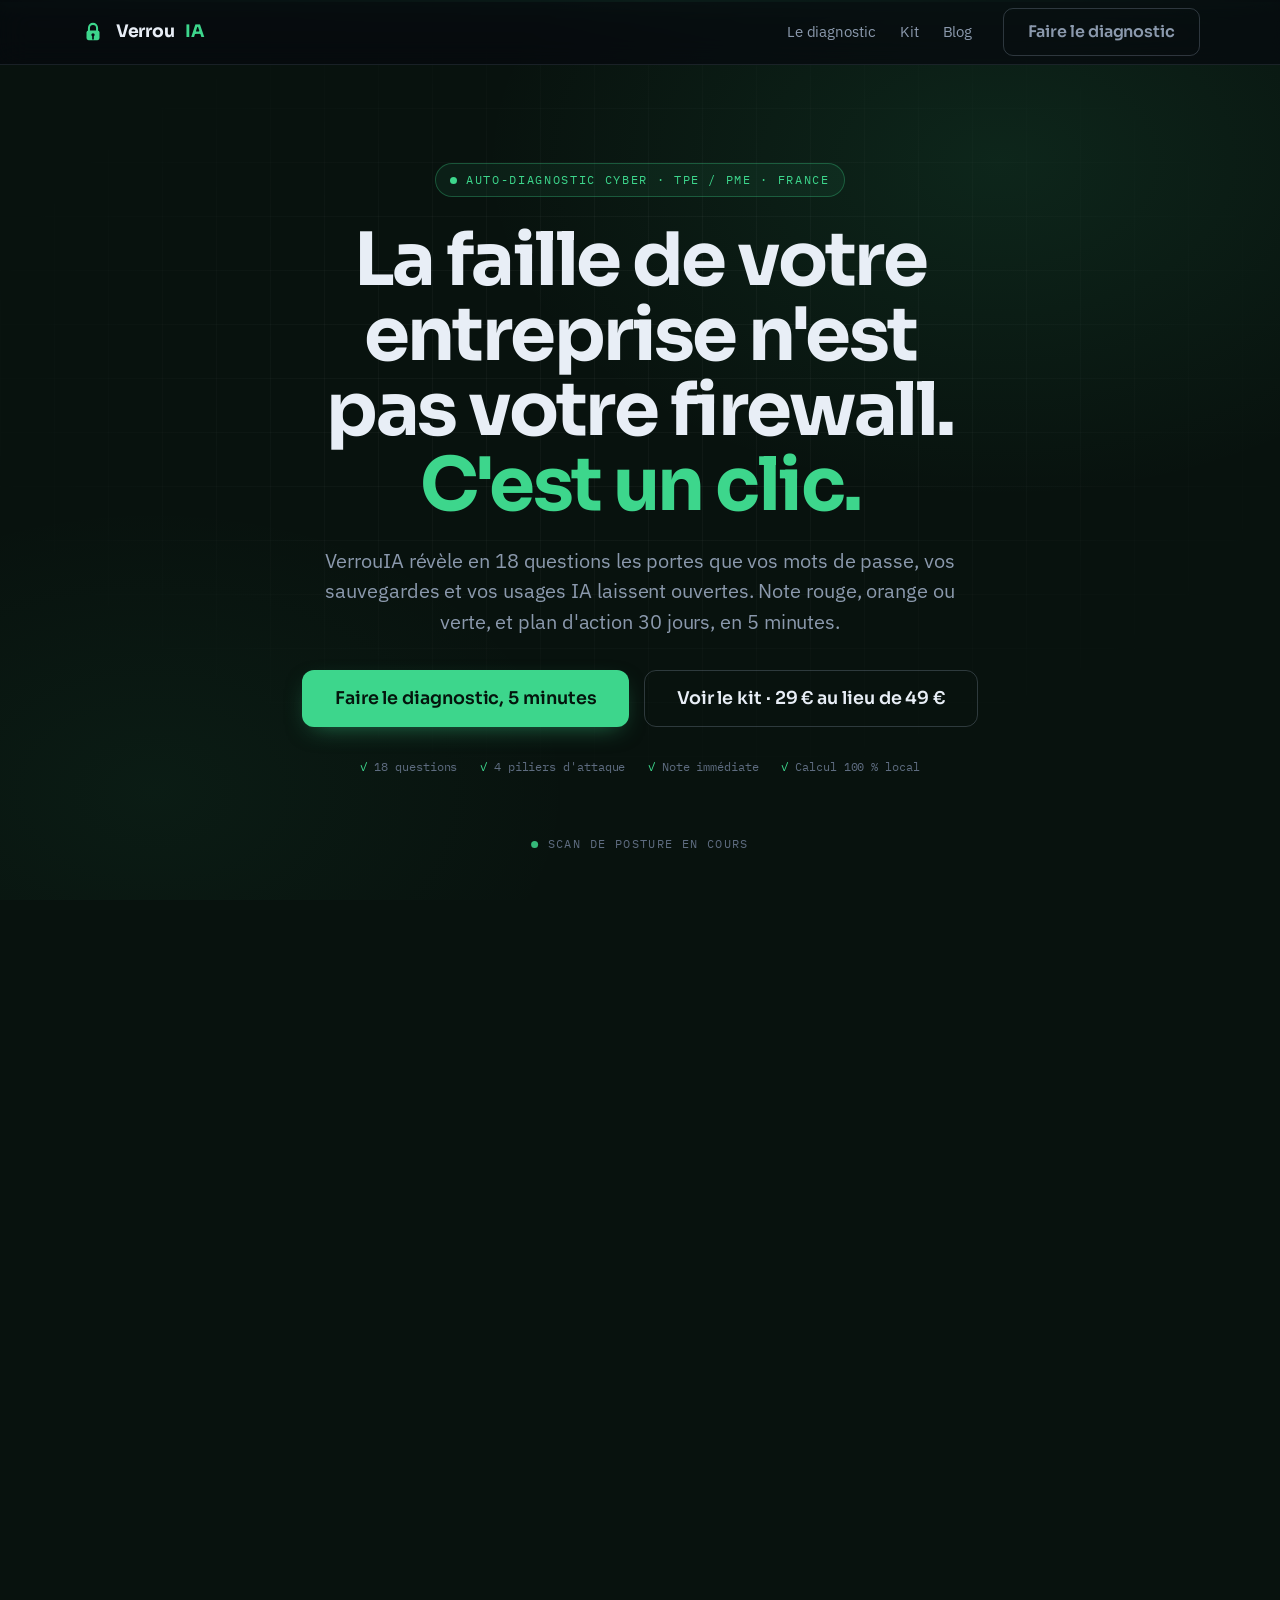
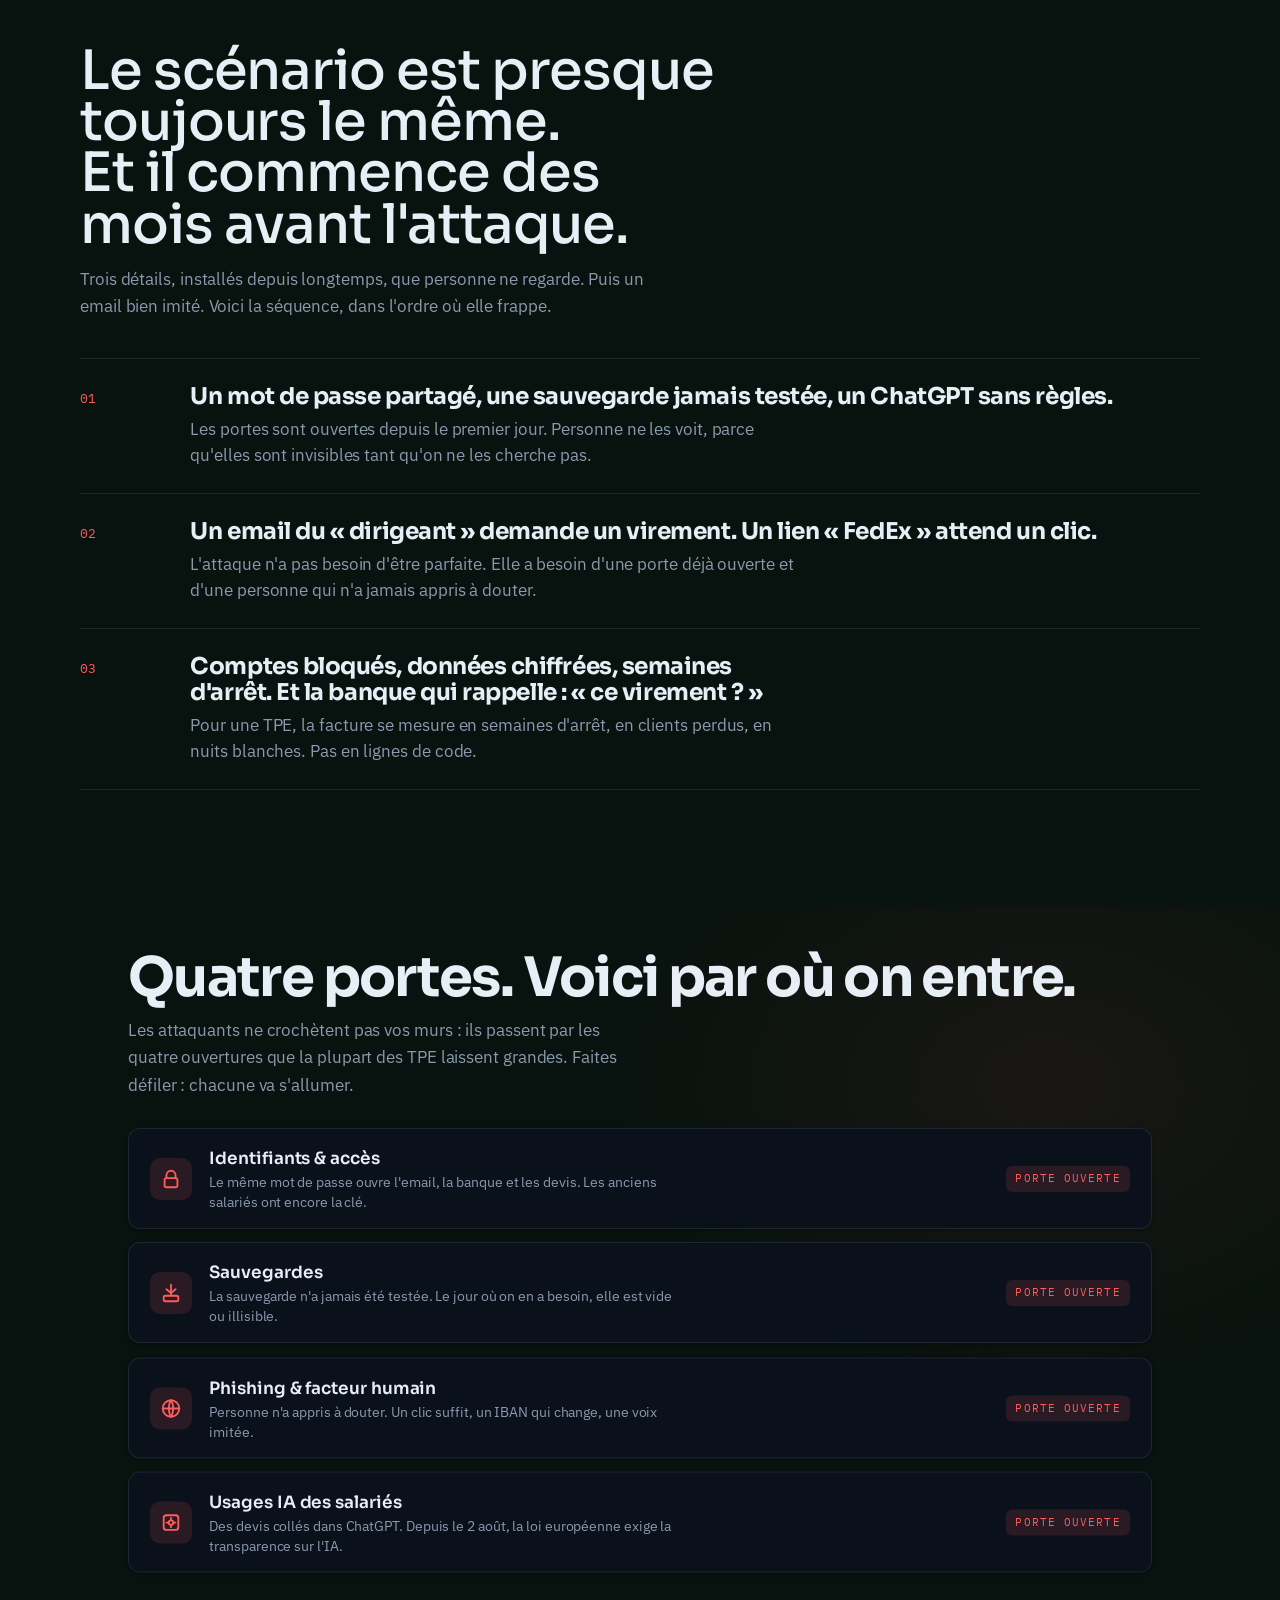
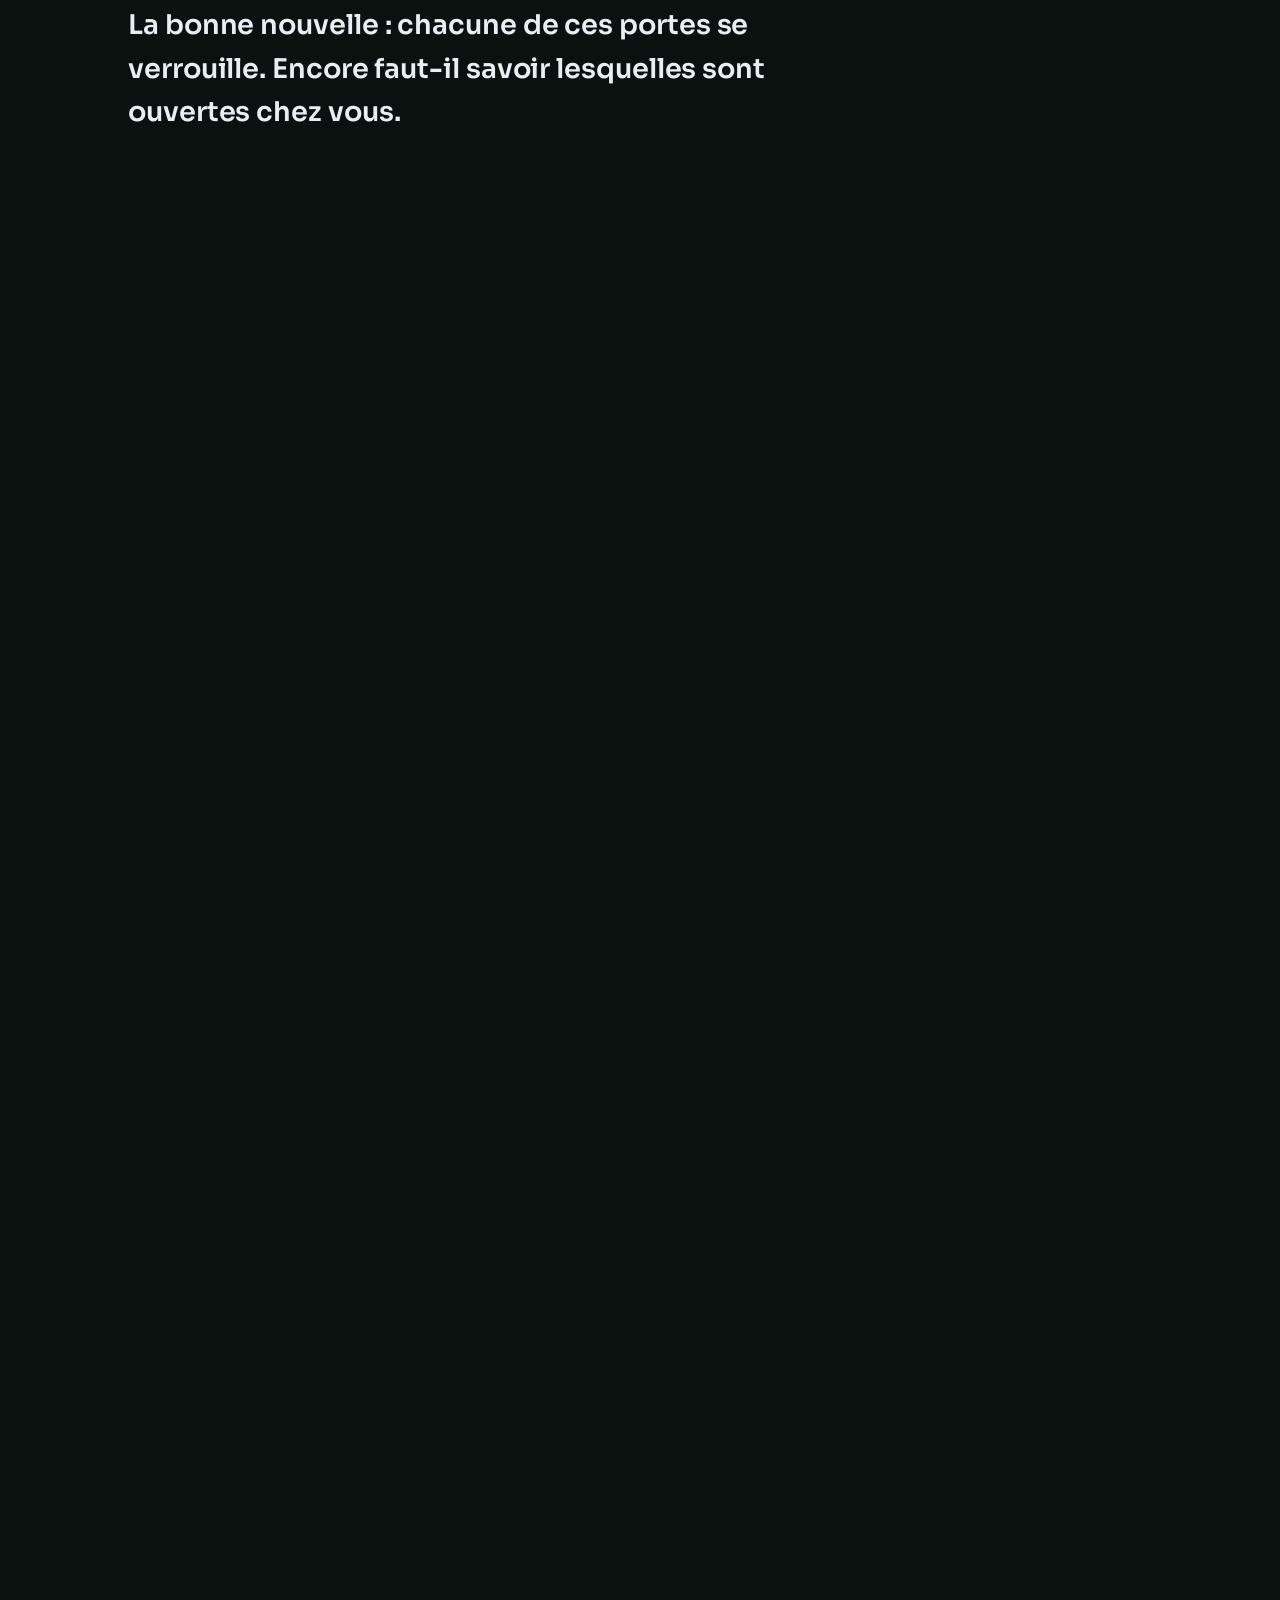
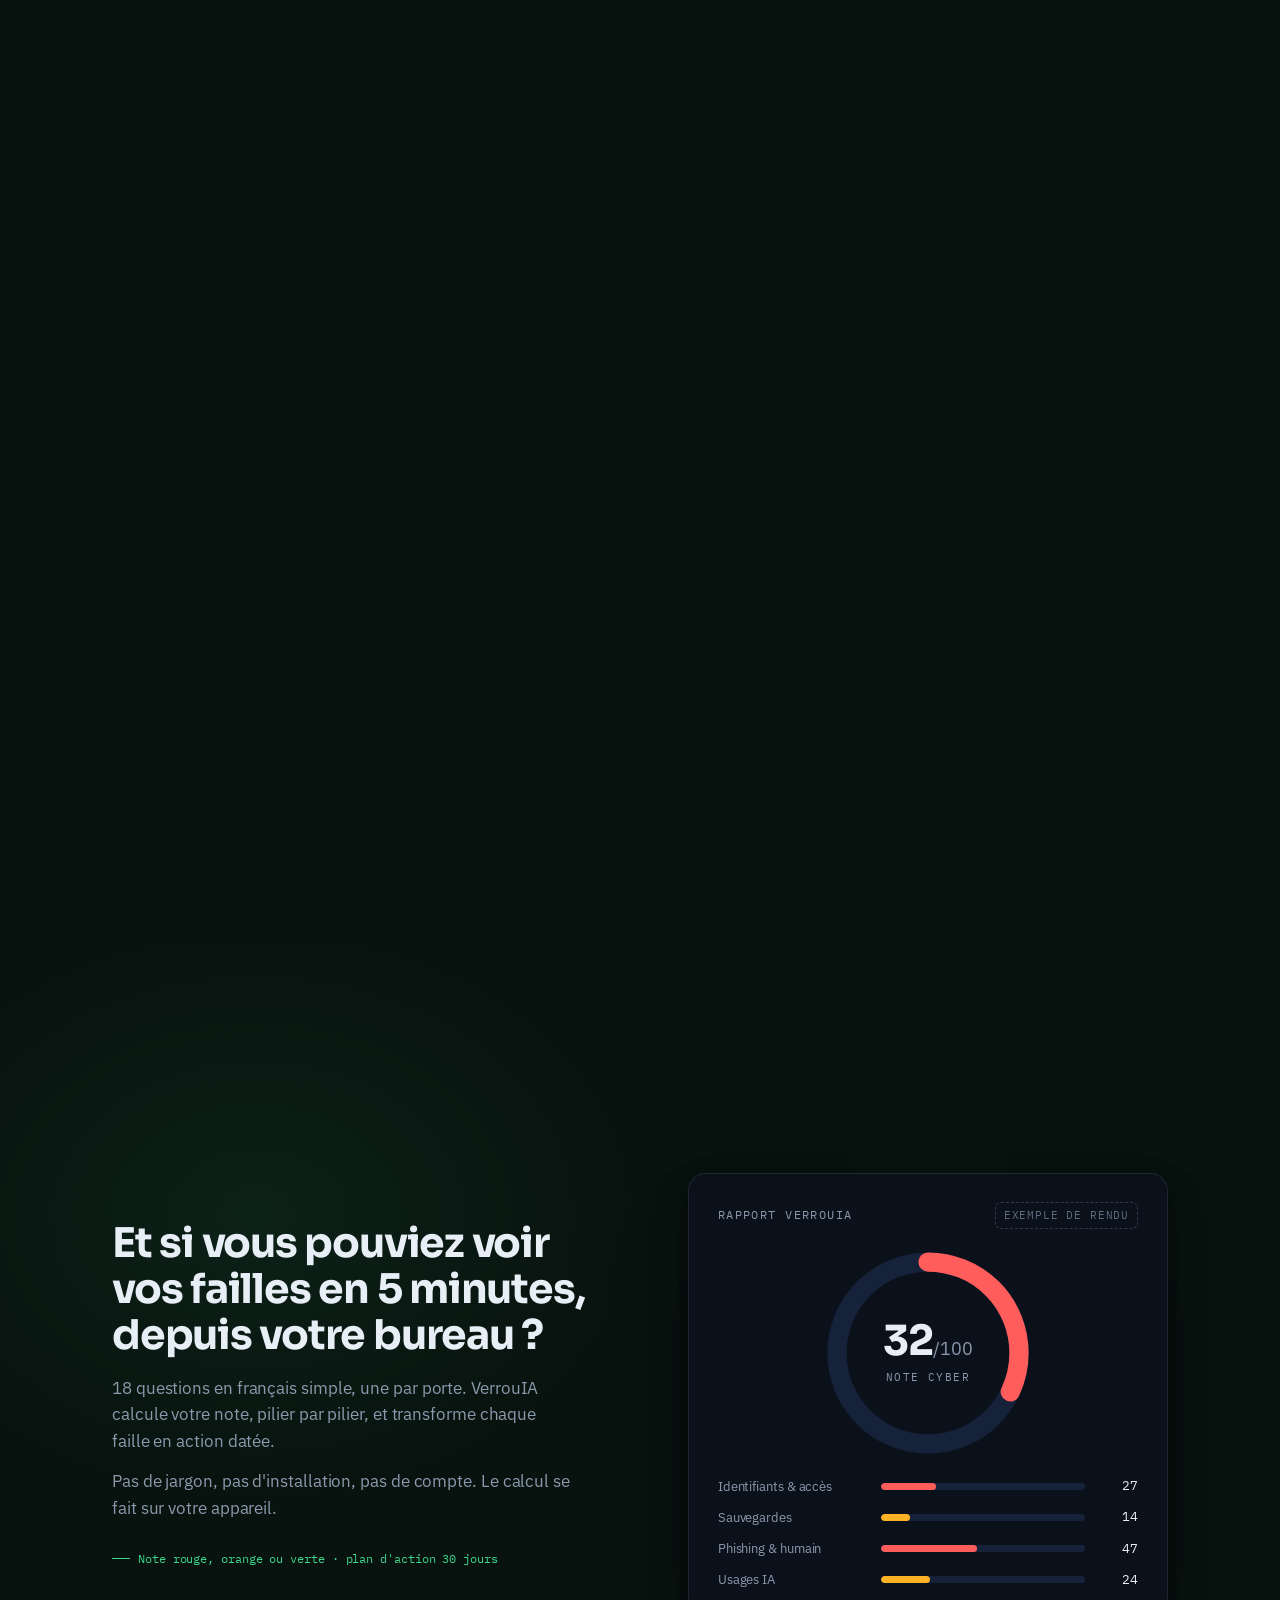
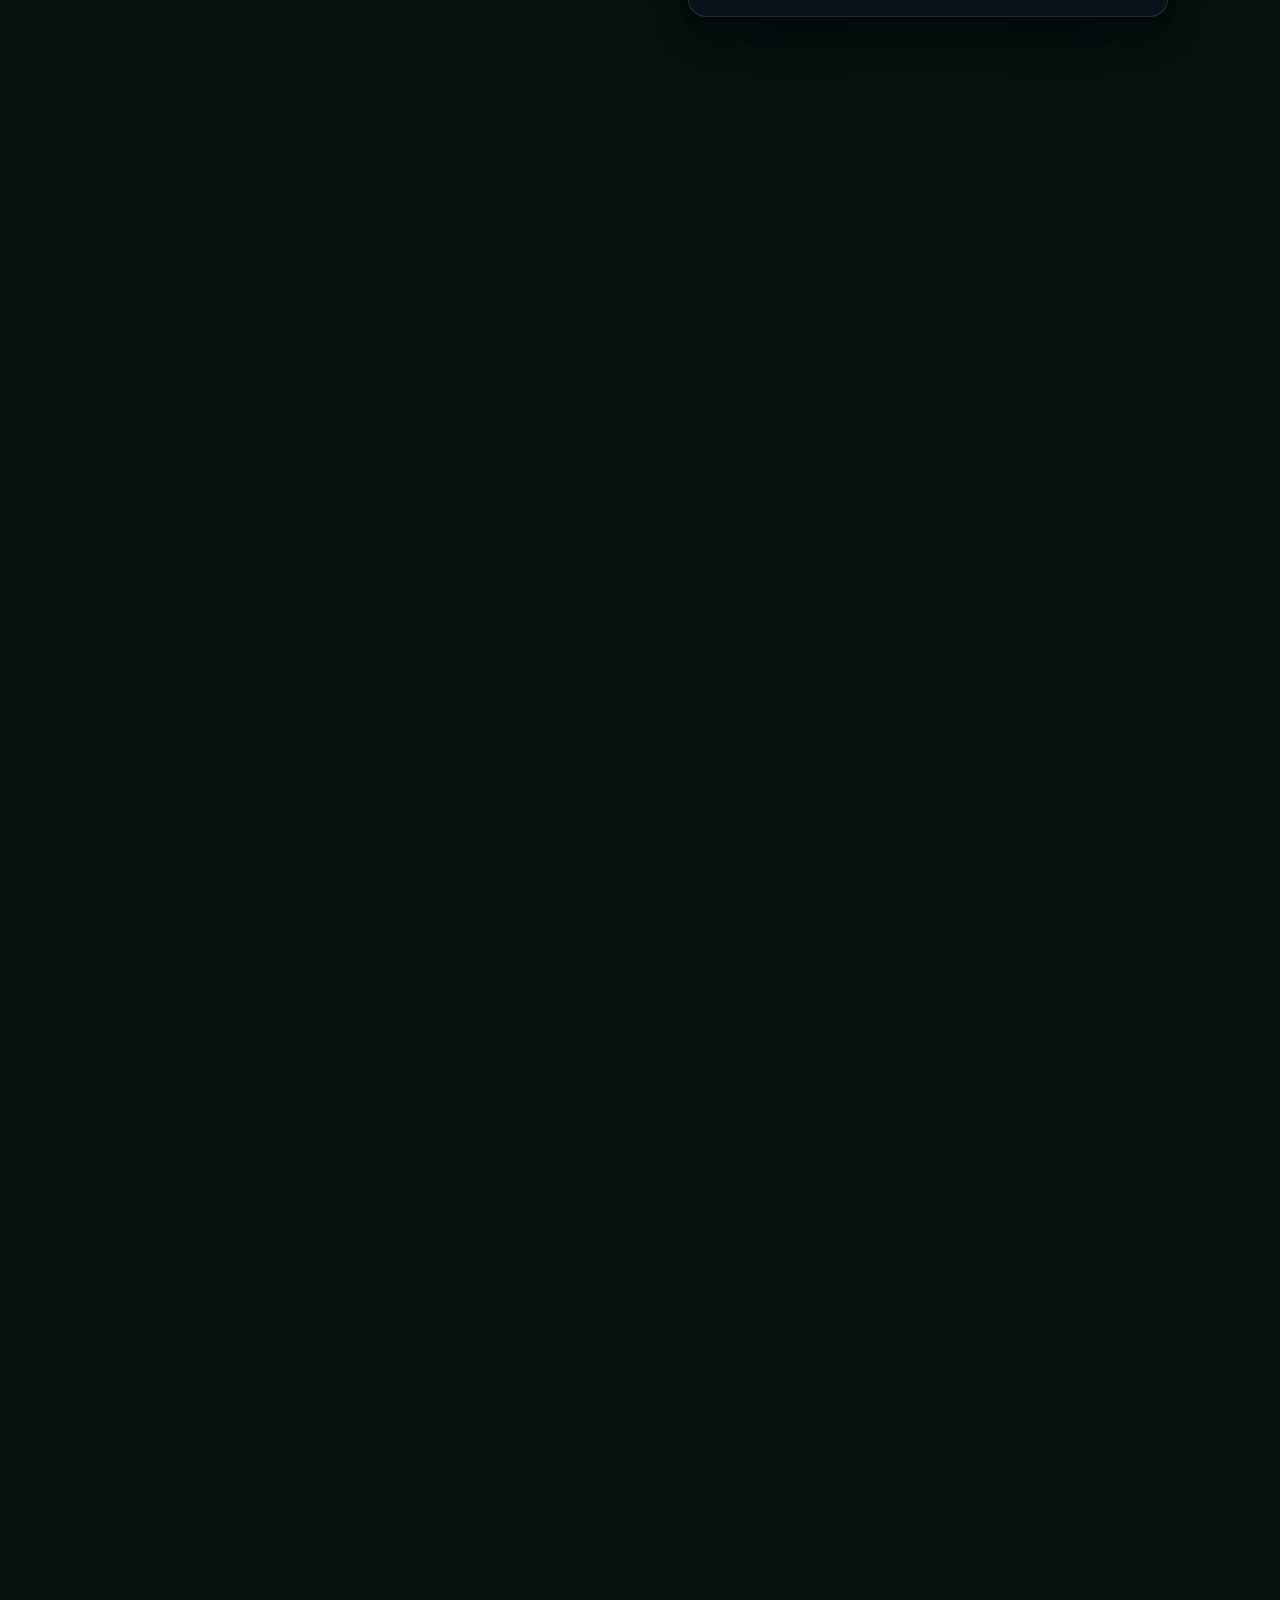
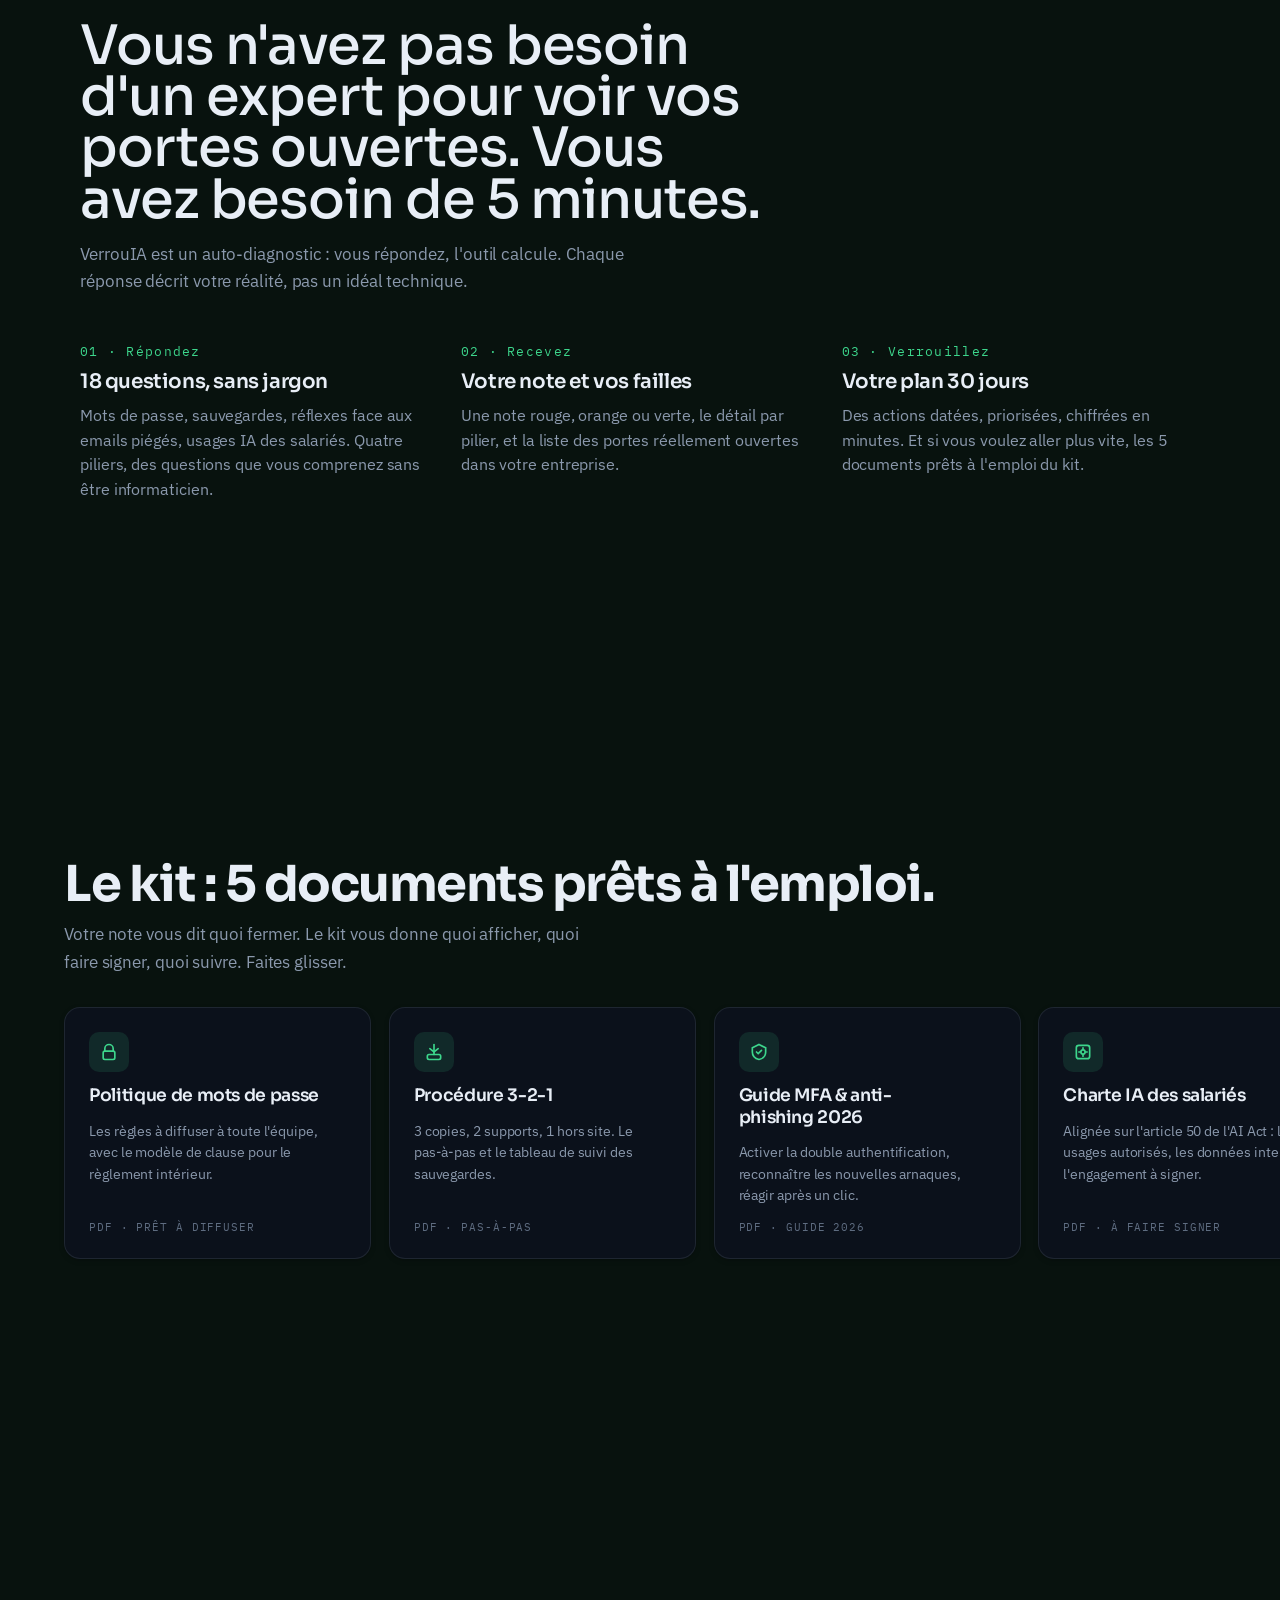
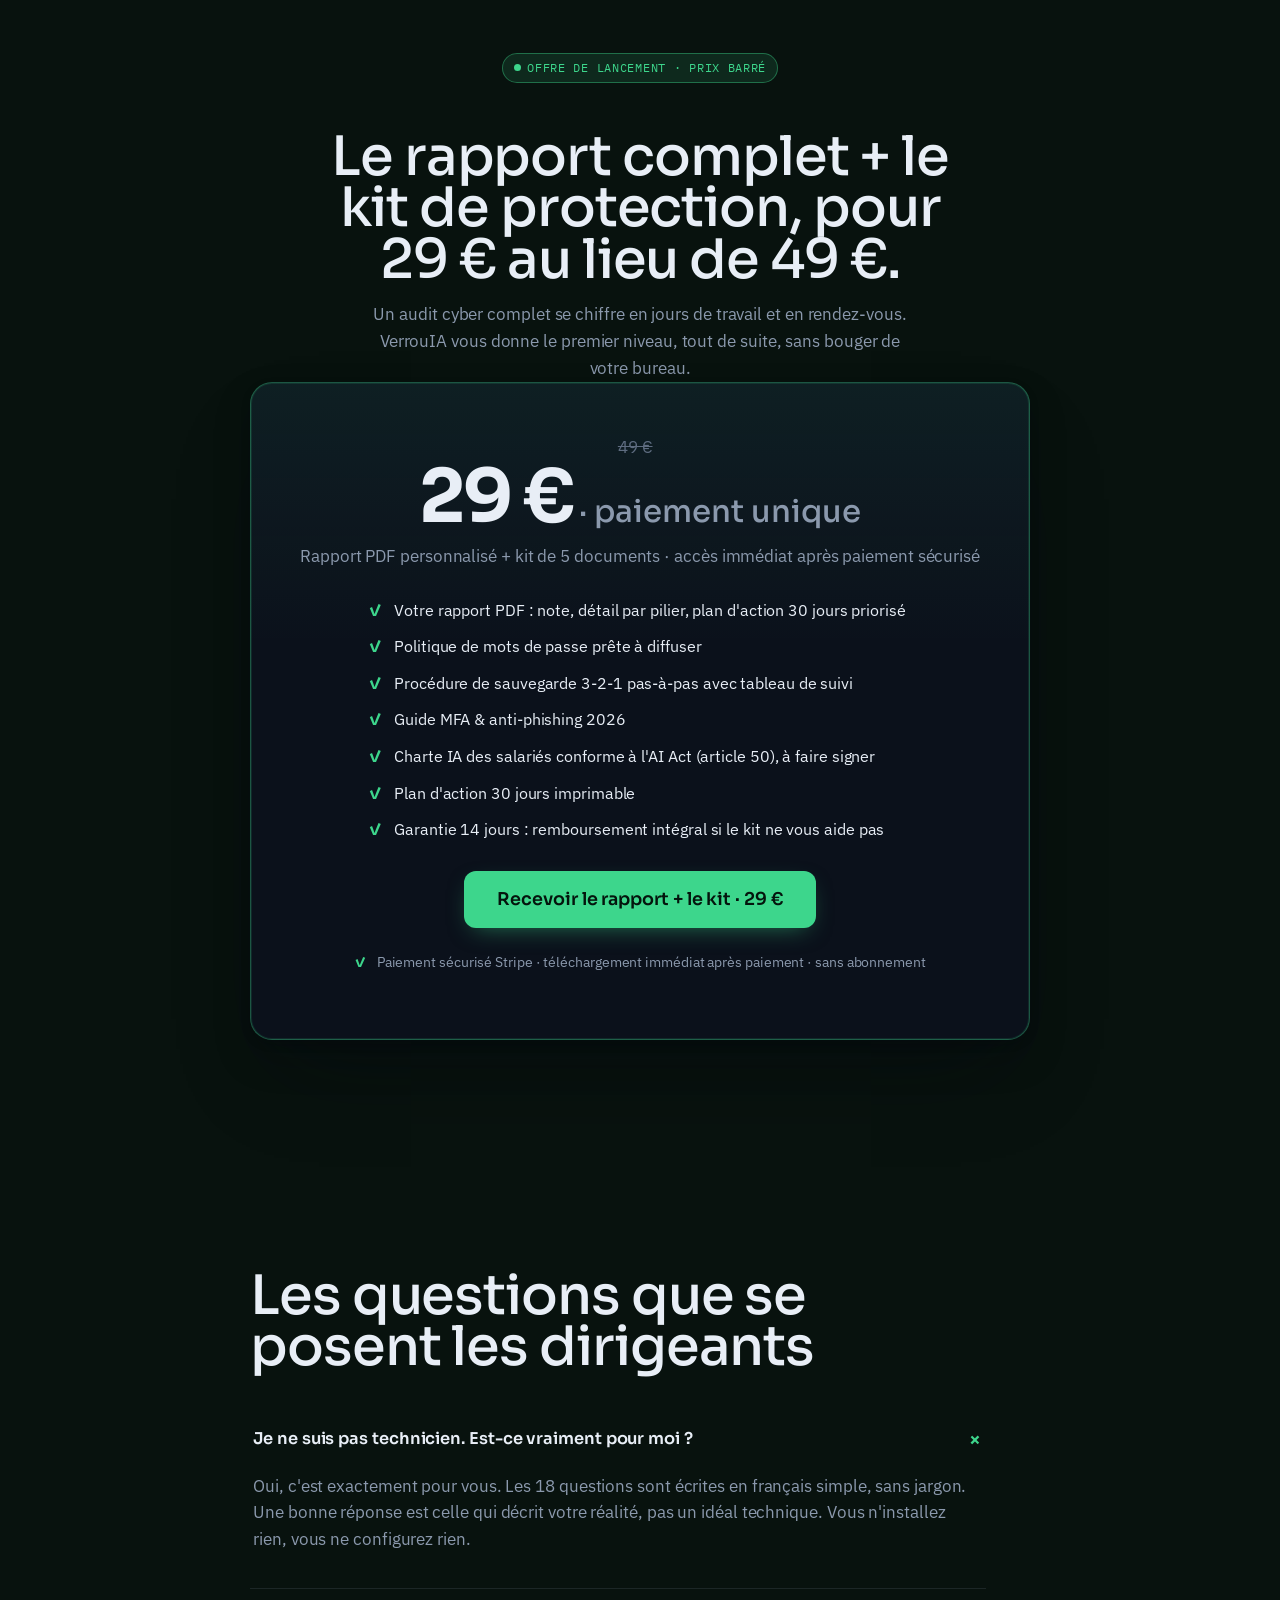
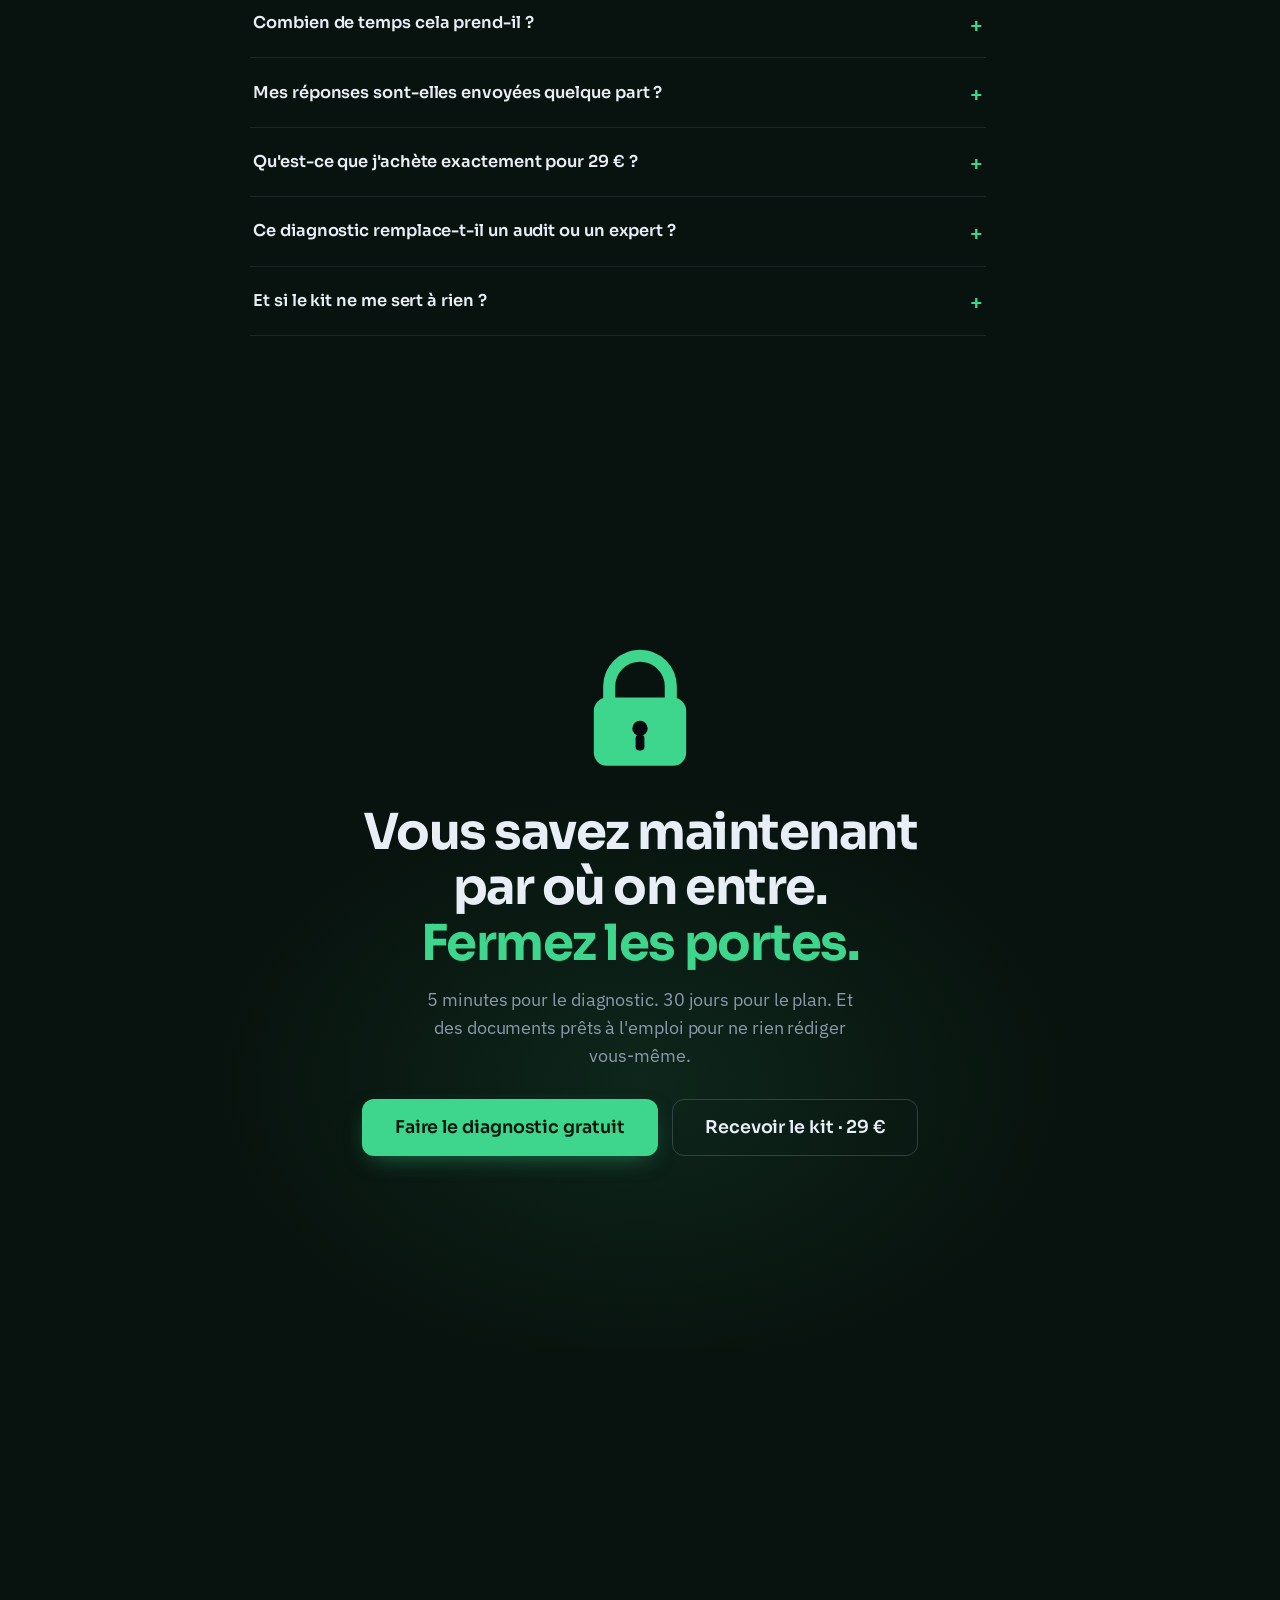
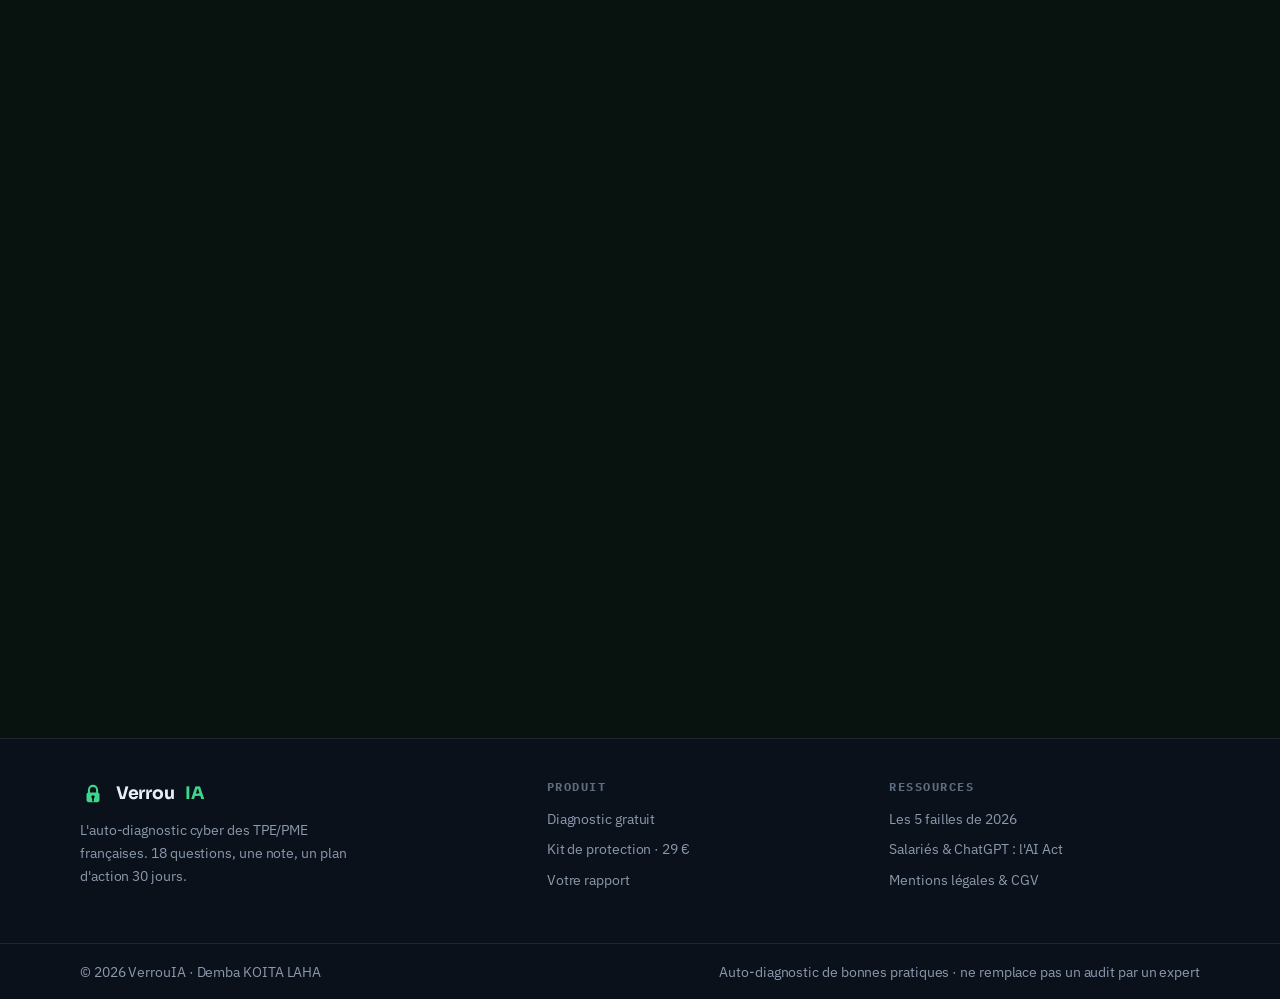
==== commit 087f02cf: "Landing : reformulation offre sans fourchette de prix non sourcée" ====
--- a/index.html
+++ b/index.html
@@ -256,8 +256,8 @@
     <div class="wrap-narrow">
       <div class="sc-stack" data-sc-in style="text-align:center">
         <span class="badge badge-ok" style="margin-inline:auto"><span class="dot"></span>Offre de lancement · prix barré</span>
-        <h2 class="sc-display sc-display--md" style="max-width:22ch;margin-inline:auto">Le rapport complet + le kit de protection, pour le prix d'une heure d'expert.</h2>
-        <p class="sc-body" style="margin-inline:auto;max-width:54ch;font-size:1.06rem">Un audit cyber humain se chiffre en jours et en centaines d'euros. VerrouIA vous donne le premier niveau, tout de suite, sans rendez-vous.</p>
+        <h2 class="sc-display sc-display--md" style="max-width:22ch;margin-inline:auto">Le rapport complet + le kit de protection, pour 29 € au lieu de 49 €.</h2>
+        <p class="sc-body" style="margin-inline:auto;max-width:54ch;font-size:1.06rem">Un audit cyber complet se chiffre en jours de travail et en rendez-vous. VerrouIA vous donne le premier niveau, tout de suite, sans bouger de votre bureau.</p>
       </div>
       <div class="vr-price" data-sc-in>
         <div>
